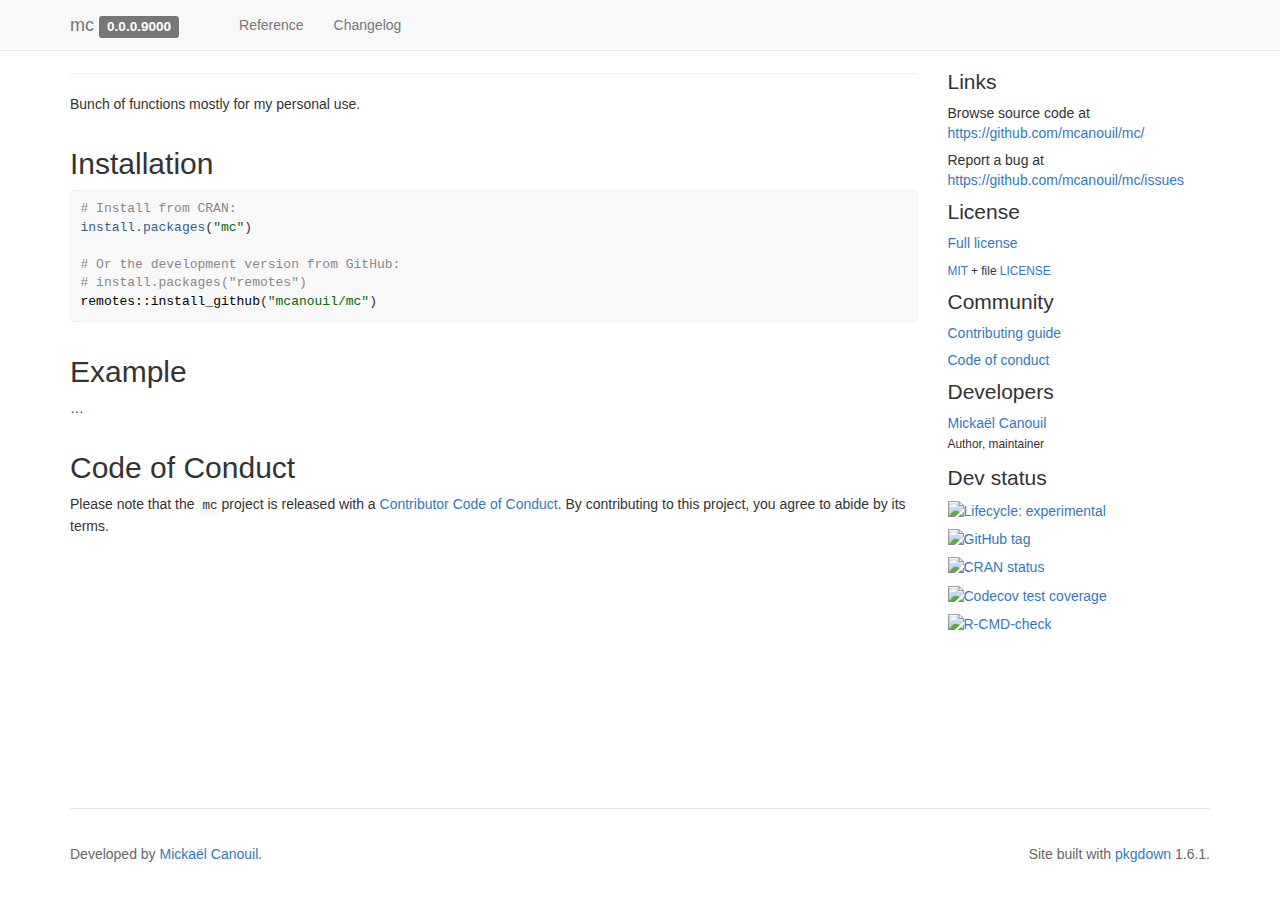
==== index.html @ 89d99bd5 "Built site for mc: 0.0.0.9000@4f62ded" ====
<!DOCTYPE html>
<!-- Generated by pkgdown: do not edit by hand --><html lang="en">
<head>
<meta http-equiv="Content-Type" content="text/html; charset=UTF-8">
<meta charset="utf-8">
<meta http-equiv="X-UA-Compatible" content="IE=edge">
<meta name="viewport" content="width=device-width, initial-scale=1.0">
<title>Mickaël Canouil • mc</title>
<!-- jquery --><script src="https://cdnjs.cloudflare.com/ajax/libs/jquery/3.4.1/jquery.min.js" integrity="sha256-CSXorXvZcTkaix6Yvo6HppcZGetbYMGWSFlBw8HfCJo=" crossorigin="anonymous"></script><!-- Bootstrap --><link rel="stylesheet" href="https://cdnjs.cloudflare.com/ajax/libs/twitter-bootstrap/3.4.1/css/bootstrap.min.css" integrity="sha256-bZLfwXAP04zRMK2BjiO8iu9pf4FbLqX6zitd+tIvLhE=" crossorigin="anonymous">
<script src="https://cdnjs.cloudflare.com/ajax/libs/twitter-bootstrap/3.4.1/js/bootstrap.min.js" integrity="sha256-nuL8/2cJ5NDSSwnKD8VqreErSWHtnEP9E7AySL+1ev4=" crossorigin="anonymous"></script><!-- bootstrap-toc --><link rel="stylesheet" href="bootstrap-toc.css">
<script src="bootstrap-toc.js"></script><!-- Font Awesome icons --><link rel="stylesheet" href="https://cdnjs.cloudflare.com/ajax/libs/font-awesome/5.12.1/css/all.min.css" integrity="sha256-mmgLkCYLUQbXn0B1SRqzHar6dCnv9oZFPEC1g1cwlkk=" crossorigin="anonymous">
<link rel="stylesheet" href="https://cdnjs.cloudflare.com/ajax/libs/font-awesome/5.12.1/css/v4-shims.min.css" integrity="sha256-wZjR52fzng1pJHwx4aV2AO3yyTOXrcDW7jBpJtTwVxw=" crossorigin="anonymous">
<!-- clipboard.js --><script src="https://cdnjs.cloudflare.com/ajax/libs/clipboard.js/2.0.6/clipboard.min.js" integrity="sha256-inc5kl9MA1hkeYUt+EC3BhlIgyp/2jDIyBLS6k3UxPI=" crossorigin="anonymous"></script><!-- headroom.js --><script src="https://cdnjs.cloudflare.com/ajax/libs/headroom/0.11.0/headroom.min.js" integrity="sha256-AsUX4SJE1+yuDu5+mAVzJbuYNPHj/WroHuZ8Ir/CkE0=" crossorigin="anonymous"></script><script src="https://cdnjs.cloudflare.com/ajax/libs/headroom/0.11.0/jQuery.headroom.min.js" integrity="sha256-ZX/yNShbjqsohH1k95liqY9Gd8uOiE1S4vZc+9KQ1K4=" crossorigin="anonymous"></script><!-- pkgdown --><link href="pkgdown.css" rel="stylesheet">
<script src="pkgdown.js"></script><meta property="og:title" content="Mickaël Canouil">
<meta property="og:description" content="Bunch of functions mostly for my personal use.">
<!-- mathjax --><script src="https://cdnjs.cloudflare.com/ajax/libs/mathjax/2.7.5/MathJax.js" integrity="sha256-nvJJv9wWKEm88qvoQl9ekL2J+k/RWIsaSScxxlsrv8k=" crossorigin="anonymous"></script><script src="https://cdnjs.cloudflare.com/ajax/libs/mathjax/2.7.5/config/TeX-AMS-MML_HTMLorMML.js" integrity="sha256-84DKXVJXs0/F8OTMzX4UR909+jtl4G7SPypPavF+GfA=" crossorigin="anonymous"></script><!--[if lt IE 9]>
<script src="https://oss.maxcdn.com/html5shiv/3.7.3/html5shiv.min.js"></script>
<script src="https://oss.maxcdn.com/respond/1.4.2/respond.min.js"></script>
<![endif]-->
</head>
<body data-spy="scroll" data-target="#toc">
    <div class="container template-home">
      <header><div class="navbar navbar-default navbar-fixed-top" role="navigation">
  <div class="container">
    <div class="navbar-header">
      <button type="button" class="navbar-toggle collapsed" data-toggle="collapse" data-target="#navbar" aria-expanded="false">
        <span class="sr-only">Toggle navigation</span>
        <span class="icon-bar"></span>
        <span class="icon-bar"></span>
        <span class="icon-bar"></span>
      </button>
      <span class="navbar-brand">
        <a class="navbar-link" href="index.html">mc</a>
        <span class="version label label-default" data-toggle="tooltip" data-placement="bottom" title="Released version">0.0.0.9000</span>
      </span>
    </div>

    <div id="navbar" class="navbar-collapse collapse">
      <ul class="nav navbar-nav">
<li>
  <a href="index.html">
    <span class="fas fa-home fa-lg"></span>
     
  </a>
</li>
<li>
  <a href="reference/index.html">Reference</a>
</li>
<li>
  <a href="news/index.html">Changelog</a>
</li>
      </ul>
<ul class="nav navbar-nav navbar-right">
<li>
  <a href="https://github.com/mcanouil/mc/">
    <span class="fab fa-github fa-lg"></span>
     
  </a>
</li>
      </ul>
</div>
<!--/.nav-collapse -->
  </div>
<!--/.container -->
</div>
<!--/.navbar -->

      

      </header><div class="row">
  <div class="contents col-md-9">
<div id="mc" class="section level1">
<div class="page-header"><h1 class="hasAnchor">
<a href="#mc" class="anchor"></a>mc</h1></div>
<!-- badges: start -->

<p>Bunch of functions mostly for my personal use.</p>
<div id="installation" class="section level2">
<h2 class="hasAnchor">
<a href="#installation" class="anchor"></a>Installation</h2>
<div class="sourceCode" id="cb1"><pre class="downlit sourceCode r">
<code class="sourceCode R"><span class="co"># Install from CRAN:</span>
<span class="fu"><a href="https://rdrr.io/r/utils/install.packages.html">install.packages</a></span><span class="op">(</span><span class="st">"mc"</span><span class="op">)</span>

<span class="co"># Or the development version from GitHub:</span>
<span class="co"># install.packages("remotes")</span>
<span class="fu">remotes</span><span class="fu">::</span><span class="fu">install_github</span><span class="op">(</span><span class="st">"mcanouil/mc"</span><span class="op">)</span></code></pre></div>
</div>
<div id="example" class="section level2">
<h2 class="hasAnchor">
<a href="#example" class="anchor"></a>Example</h2>
<p>…</p>
</div>
<div id="code-of-conduct" class="section level2">
<h2 class="hasAnchor">
<a href="#code-of-conduct" class="anchor"></a>Code of Conduct</h2>
<p>Please note that the <code>mc</code>project is released with a <a href="https://contributor-covenant.org/version/2/0/CODE_OF_CONDUCT.html">Contributor Code of Conduct</a>. By contributing to this project, you agree to abide by its terms.</p>
</div>
</div>
  </div>

  <div class="col-md-3 hidden-xs hidden-sm" id="pkgdown-sidebar">
    <div class="links">
<h2>Links</h2>
<ul class="list-unstyled">
<li>Browse source code at <br><a href="https://github.com/mcanouil/mc/">https://​github.com/​mcanouil/​mc/​</a>
</li>
<li>Report a bug at <br><a href="https://github.com/mcanouil/mc/issues">https://​github.com/​mcanouil/​mc/​issues</a>
</li>
</ul>
</div>
<div class="license">
<h2>License</h2>
<ul class="list-unstyled">
<li><a href="LICENSE.html">Full license</a></li>
<li><small><a href="https://opensource.org/licenses/mit-license.php">MIT</a> + file <a href="LICENSE-text.html">LICENSE</a></small></li>
</ul>
</div>
<div class="community">
<h2>Community</h2>
<ul class="list-unstyled">
<li><a href="CONTRIBUTING.html">Contributing guide</a></li>
<li><a href="CODE_OF_CONDUCT.html">Code of conduct</a></li>
</ul>
</div>
<div class="developers">
<h2>Developers</h2>
<ul class="list-unstyled">
<li>
<a href="http://mickael.canouil.fr">Mickaël Canouil</a> <br><small class="roles"> Author, maintainer </small> <a href="https://orcid.org/0000-0002-3396-454" target="orcid.widget" aria-label="ORCID"><span class="fab fa-orcid orcid" aria-hidden="true"></span></a> </li>
</ul>
</div>

  <div class="dev-status">
<h2>Dev status</h2>
<ul class="list-unstyled">
<li><a href="https://lifecycle.r-lib.org/articles/stages.html#experimental"><img src="https://img.shields.io/badge/lifecycle-experimental-orange.svg" alt="Lifecycle: experimental"></a></li>
<li><a href="https://github.com/mcanouil/mc"><img src="https://img.shields.io/github/tag/mcanouil/mc.svg?label=latest%20tag&amp;include_prereleases" alt="GitHub tag"></a></li>
<li><a href="https://CRAN.R-project.org/package=mc"><img src="https://www.r-pkg.org/badges/version/mc" alt="CRAN status"></a></li>
<li><a href="https://codecov.io/gh/mcanouil/mc?branch=main"><img src="https://codecov.io/gh/mcanouil/mc/branch/main/graph/badge.svg" alt="Codecov test coverage"></a></li>
<li><a href="https://github.com/mcanouil/mc/actions"><img src="https://github.com/mcanouil/mc/workflows/R-CMD-check/badge.svg" alt="R-CMD-check"></a></li>
</ul>
</div>
</div>
</div>


      <footer><div class="copyright">
  <p>Developed by <a href="http://mickael.canouil.fr">Mickaël Canouil</a>.</p>
</div>

<div class="pkgdown">
  <p>Site built with <a href="https://pkgdown.r-lib.org/">pkgdown</a> 1.6.1.</p>
</div>

      </footer>
</div>

  


  </body>
</html>
---- pkgdown.css ----
/* Sticky footer */

/**
 * Basic idea: https://philipwalton.github.io/solved-by-flexbox/demos/sticky-footer/
 * Details: https://github.com/philipwalton/solved-by-flexbox/blob/master/assets/css/components/site.css
 *
 * .Site -> body > .container
 * .Site-content -> body > .container .row
 * .footer -> footer
 *
 * Key idea seems to be to ensure that .container and __all its parents__
 * have height set to 100%
 *
 */

html, body {
  height: 100%;
}

body {
  position: relative;
}

body > .container {
  display: flex;
  height: 100%;
  flex-direction: column;
}

body > .container .row {
  flex: 1 0 auto;
}

footer {
  margin-top: 45px;
  padding: 35px 0 36px;
  border-top: 1px solid #e5e5e5;
  color: #666;
  display: flex;
  flex-shrink: 0;
}
footer p {
  margin-bottom: 0;
}
footer div {
  flex: 1;
}
footer .pkgdown {
  text-align: right;
}
footer p {
  margin-bottom: 0;
}

img.icon {
  float: right;
}

img {
  max-width: 100%;
}

/* Fix bug in bootstrap (only seen in firefox) */
summary {
  display: list-item;
}

/* Typographic tweaking ---------------------------------*/

.contents .page-header {
  margin-top: calc(-60px + 1em);
}

dd {
  margin-left: 3em;
}

/* Section anchors ---------------------------------*/

a.anchor {
  margin-left: -30px;
  display:inline-block;
  width: 30px;
  height: 30px;
  visibility: hidden;

  background-image: url(./link.svg);
  background-repeat: no-repeat;
  background-size: 20px 20px;
  background-position: center center;
}

.hasAnchor:hover a.anchor {
  visibility: visible;
}

@media (max-width: 767px) {
  .hasAnchor:hover a.anchor {
    visibility: hidden;
  }
}


/* Fixes for fixed navbar --------------------------*/

.contents h1, .contents h2, .contents h3, .contents h4 {
  padding-top: 60px;
  margin-top: -40px;
}

/* Navbar submenu --------------------------*/

.dropdown-submenu {
  position: relative;
}

.dropdown-submenu>.dropdown-menu {
  top: 0;
  left: 100%;
  margin-top: -6px;
  margin-left: -1px;
  border-radius: 0 6px 6px 6px;
}

.dropdown-submenu:hover>.dropdown-menu {
  display: block;
}

.dropdown-submenu>a:after {
  display: block;
  content: " ";
  float: right;
  width: 0;
  height: 0;
  border-color: transparent;
  border-style: solid;
  border-width: 5px 0 5px 5px;
  border-left-color: #cccccc;
  margin-top: 5px;
  margin-right: -10px;
}

.dropdown-submenu:hover>a:after {
  border-left-color: #ffffff;
}

.dropdown-submenu.pull-left {
  float: none;
}

.dropdown-submenu.pull-left>.dropdown-menu {
  left: -100%;
  margin-left: 10px;
  border-radius: 6px 0 6px 6px;
}

/* Sidebar --------------------------*/

#pkgdown-sidebar {
  margin-top: 30px;
  position: -webkit-sticky;
  position: sticky;
  top: 70px;
}

#pkgdown-sidebar h2 {
  font-size: 1.5em;
  margin-top: 1em;
}

#pkgdown-sidebar h2:first-child {
  margin-top: 0;
}

#pkgdown-sidebar .list-unstyled li {
  margin-bottom: 0.5em;
}

/* bootstrap-toc tweaks ------------------------------------------------------*/

/* All levels of nav */

nav[data-toggle='toc'] .nav > li > a {
  padding: 4px 20px 4px 6px;
  font-size: 1.5rem;
  font-weight: 400;
  color: inherit;
}

nav[data-toggle='toc'] .nav > li > a:hover,
nav[data-toggle='toc'] .nav > li > a:focus {
  padding-left: 5px;
  color: inherit;
  border-left: 1px solid #878787;
}

nav[data-toggle='toc'] .nav > .active > a,
nav[data-toggle='toc'] .nav > .active:hover > a,
nav[data-toggle='toc'] .nav > .active:focus > a {
  padding-left: 5px;
  font-size: 1.5rem;
  font-weight: 400;
  color: inherit;
  border-left: 2px solid #878787;
}

/* Nav: second level (shown on .active) */

nav[data-toggle='toc'] .nav .nav {
  display: none; /* Hide by default, but at >768px, show it */
  padding-bottom: 10px;
}

nav[data-toggle='toc'] .nav .nav > li > a {
  padding-left: 16px;
  font-size: 1.35rem;
}

nav[data-toggle='toc'] .nav .nav > li > a:hover,
nav[data-toggle='toc'] .nav .nav > li > a:focus {
  padding-left: 15px;
}

nav[data-toggle='toc'] .nav .nav > .active > a,
nav[data-toggle='toc'] .nav .nav > .active:hover > a,
nav[data-toggle='toc'] .nav .nav > .active:focus > a {
  padding-left: 15px;
  font-weight: 500;
  font-size: 1.35rem;
}

/* orcid ------------------------------------------------------------------- */

.orcid {
  font-size: 16px;
  color: #A6CE39;
  /* margins are required by official ORCID trademark and display guidelines */
  margin-left:4px;
  margin-right:4px;
  vertical-align: middle;
}

/* Reference index & topics ----------------------------------------------- */

.ref-index th {font-weight: normal;}

.ref-index td {vertical-align: top; min-width: 100px}
.ref-index .icon {width: 40px;}
.ref-index .alias {width: 40%;}
.ref-index-icons .alias {width: calc(40% - 40px);}
.ref-index .title {width: 60%;}

.ref-arguments th {text-align: right; padding-right: 10px;}
.ref-arguments th, .ref-arguments td {vertical-align: top; min-width: 100px}
.ref-arguments .name {width: 20%;}
.ref-arguments .desc {width: 80%;}

/* Nice scrolling for wide elements --------------------------------------- */

table {
  display: block;
  overflow: auto;
}

/* Syntax highlighting ---------------------------------------------------- */

pre {
  word-wrap: normal;
  word-break: normal;
  border: 1px solid #eee;
}

pre, code {
  background-color: #f8f8f8;
  color: #333;
}

pre code {
  overflow: auto;
  word-wrap: normal;
  white-space: pre;
}

pre .img {
  margin: 5px 0;
}

pre .img img {
  background-color: #fff;
  display: block;
  height: auto;
}

code a, pre a {
  color: #375f84;
}

a.sourceLine:hover {
  text-decoration: none;
}

.fl      {color: #1514b5;}
.fu      {color: #000000;} /* function */
.ch,.st  {color: #036a07;} /* string */
.kw      {color: #264D66;} /* keyword */
.co      {color: #888888;} /* comment */

.message { color: black;   font-weight: bolder;}
.error   { color: orange;  font-weight: bolder;}
.warning { color: #6A0366; font-weight: bolder;}

/* Clipboard --------------------------*/

.hasCopyButton {
  position: relative;
}

.btn-copy-ex {
  position: absolute;
  right: 0;
  top: 0;
  visibility: hidden;
}

.hasCopyButton:hover button.btn-copy-ex {
  visibility: visible;
}

/* headroom.js ------------------------ */

.headroom {
  will-change: transform;
  transition: transform 200ms linear;
}
.headroom--pinned {
  transform: translateY(0%);
}
.headroom--unpinned {
  transform: translateY(-100%);
}

/* mark.js ----------------------------*/

mark {
  background-color: rgba(255, 255, 51, 0.5);
  border-bottom: 2px solid rgba(255, 153, 51, 0.3);
  padding: 1px;
}

/* vertical spacing after htmlwidgets */
.html-widget {
  margin-bottom: 10px;
}

/* fontawesome ------------------------ */

.fab {
    font-family: "Font Awesome 5 Brands" !important;
}

/* don't display links in code chunks when printing */
/* source: https://stackoverflow.com/a/10781533 */
@media print {
  code a:link:after, code a:visited:after {
    content: "";
  }
}
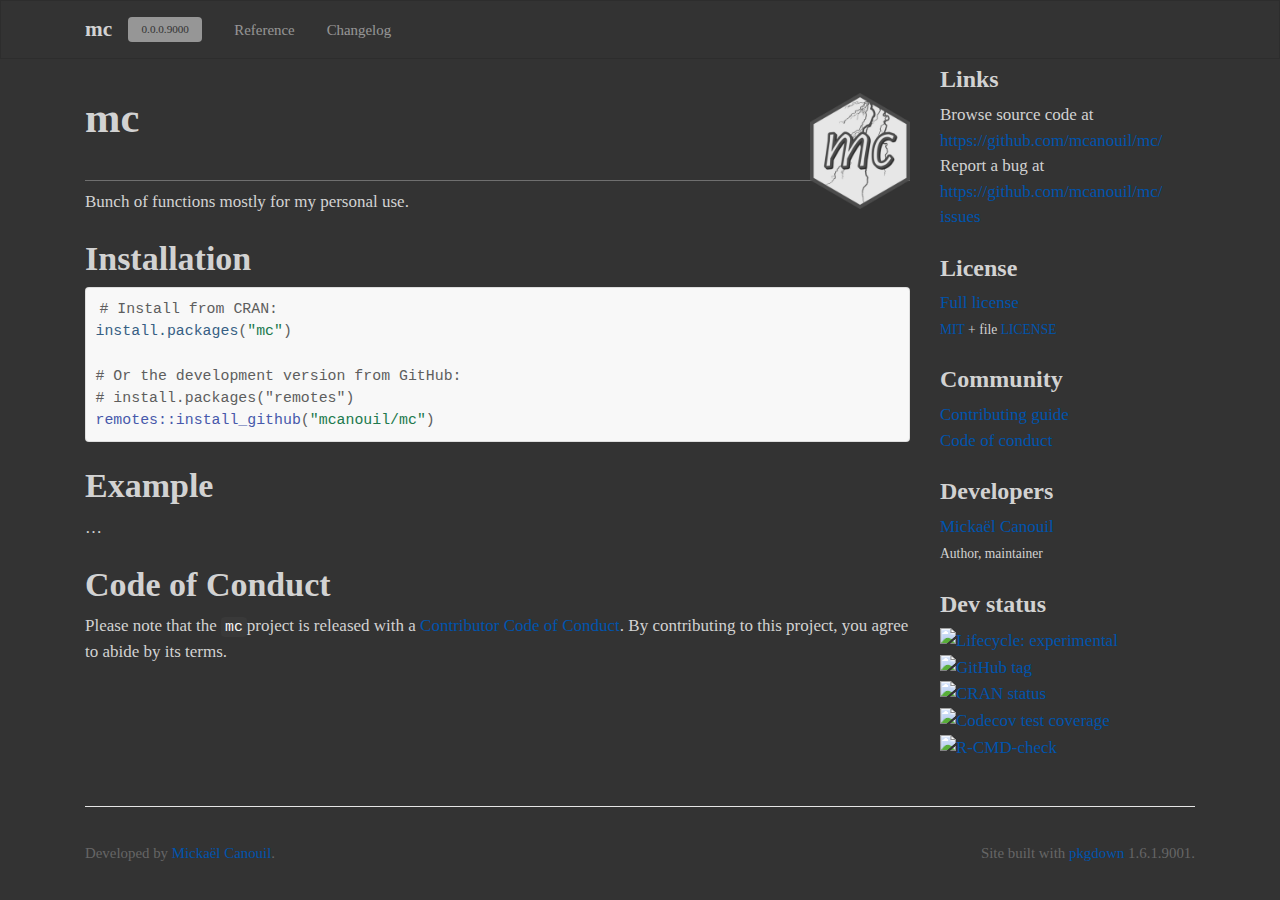
==== commit 30215e40: "Built site for mc: 0.0.0.9000@2c9711c" ====
--- a/index.html
+++ b/index.html
@@ -4,74 +4,66 @@
 <meta http-equiv="Content-Type" content="text/html; charset=UTF-8">
 <meta charset="utf-8">
 <meta http-equiv="X-UA-Compatible" content="IE=edge">
-<meta name="viewport" content="width=device-width, initial-scale=1.0">
+<meta name="viewport" content="width=device-width, initial-scale=1, shrink-to-fit=no">
 <title>Mickaël Canouil • mc</title>
-<!-- jquery --><script src="https://cdnjs.cloudflare.com/ajax/libs/jquery/3.4.1/jquery.min.js" integrity="sha256-CSXorXvZcTkaix6Yvo6HppcZGetbYMGWSFlBw8HfCJo=" crossorigin="anonymous"></script><!-- Bootstrap --><link rel="stylesheet" href="https://cdnjs.cloudflare.com/ajax/libs/twitter-bootstrap/3.4.1/css/bootstrap.min.css" integrity="sha256-bZLfwXAP04zRMK2BjiO8iu9pf4FbLqX6zitd+tIvLhE=" crossorigin="anonymous">
-<script src="https://cdnjs.cloudflare.com/ajax/libs/twitter-bootstrap/3.4.1/js/bootstrap.min.js" integrity="sha256-nuL8/2cJ5NDSSwnKD8VqreErSWHtnEP9E7AySL+1ev4=" crossorigin="anonymous"></script><!-- bootstrap-toc --><link rel="stylesheet" href="bootstrap-toc.css">
-<script src="bootstrap-toc.js"></script><!-- Font Awesome icons --><link rel="stylesheet" href="https://cdnjs.cloudflare.com/ajax/libs/font-awesome/5.12.1/css/all.min.css" integrity="sha256-mmgLkCYLUQbXn0B1SRqzHar6dCnv9oZFPEC1g1cwlkk=" crossorigin="anonymous">
+<!-- favicons --><link rel="icon" type="image/png" sizes="16x16" href="favicon-16x16.png">
+<link rel="icon" type="image/png" sizes="32x32" href="favicon-32x32.png">
+<link rel="apple-touch-icon" type="image/png" sizes="180x180" href="apple-touch-icon.png">
+<link rel="apple-touch-icon" type="image/png" sizes="120x120" href="apple-touch-icon-120x120.png">
+<link rel="apple-touch-icon" type="image/png" sizes="76x76" href="apple-touch-icon-76x76.png">
+<link rel="apple-touch-icon" type="image/png" sizes="60x60" href="apple-touch-icon-60x60.png">
+<script src="deps/jquery-3.5.1/jquery-3.5.1.min.js"></script><meta name="viewport" content="width=device-width, initial-scale=1, shrink-to-fit=no">
+<link href="deps/bootstrap-4.5.3/bootstrap.min.css" rel="stylesheet">
+<script src="deps/bootstrap-4.5.3/bootstrap.bundle.min.js"></script><script src="deps/bs3compat-0.2.4/tabs.js"></script><script src="deps/bs3compat-0.2.4/bs3compat.js"></script><!-- Font Awesome icons --><link rel="stylesheet" href="https://cdnjs.cloudflare.com/ajax/libs/font-awesome/5.12.1/css/all.min.css" integrity="sha256-mmgLkCYLUQbXn0B1SRqzHar6dCnv9oZFPEC1g1cwlkk=" crossorigin="anonymous">
 <link rel="stylesheet" href="https://cdnjs.cloudflare.com/ajax/libs/font-awesome/5.12.1/css/v4-shims.min.css" integrity="sha256-wZjR52fzng1pJHwx4aV2AO3yyTOXrcDW7jBpJtTwVxw=" crossorigin="anonymous">
-<!-- clipboard.js --><script src="https://cdnjs.cloudflare.com/ajax/libs/clipboard.js/2.0.6/clipboard.min.js" integrity="sha256-inc5kl9MA1hkeYUt+EC3BhlIgyp/2jDIyBLS6k3UxPI=" crossorigin="anonymous"></script><!-- headroom.js --><script src="https://cdnjs.cloudflare.com/ajax/libs/headroom/0.11.0/headroom.min.js" integrity="sha256-AsUX4SJE1+yuDu5+mAVzJbuYNPHj/WroHuZ8Ir/CkE0=" crossorigin="anonymous"></script><script src="https://cdnjs.cloudflare.com/ajax/libs/headroom/0.11.0/jQuery.headroom.min.js" integrity="sha256-ZX/yNShbjqsohH1k95liqY9Gd8uOiE1S4vZc+9KQ1K4=" crossorigin="anonymous"></script><!-- pkgdown --><link href="pkgdown.css" rel="stylesheet">
+<!-- bootstrap-toc --><link rel="stylesheet" href="https://cdn.rawgit.com/afeld/bootstrap-toc/v1.0.1/dist/bootstrap-toc.min.css">
+<script src="https://cdn.rawgit.com/afeld/bootstrap-toc/v1.0.1/dist/bootstrap-toc.min.js"></script><!-- headroom.js --><script src="https://cdnjs.cloudflare.com/ajax/libs/headroom/0.11.0/headroom.min.js" integrity="sha256-AsUX4SJE1+yuDu5+mAVzJbuYNPHj/WroHuZ8Ir/CkE0=" crossorigin="anonymous"></script><script src="https://cdnjs.cloudflare.com/ajax/libs/headroom/0.11.0/jQuery.headroom.min.js" integrity="sha256-ZX/yNShbjqsohH1k95liqY9Gd8uOiE1S4vZc+9KQ1K4=" crossorigin="anonymous"></script><!-- clipboard.js --><script src="https://cdnjs.cloudflare.com/ajax/libs/clipboard.js/2.0.6/clipboard.min.js" integrity="sha256-inc5kl9MA1hkeYUt+EC3BhlIgyp/2jDIyBLS6k3UxPI=" crossorigin="anonymous"></script><!-- pkgdown --><link href="pkgdown.css" rel="stylesheet">
+<link href="syntax-highlighting.css" rel="stylesheet">
 <script src="pkgdown.js"></script><meta property="og:title" content="Mickaël Canouil">
 <meta property="og:description" content="Bunch of functions mostly for my personal use.">
+<meta property="og:image" content="http://m.canouil.fr/mc/logo.png">
 <!-- mathjax --><script src="https://cdnjs.cloudflare.com/ajax/libs/mathjax/2.7.5/MathJax.js" integrity="sha256-nvJJv9wWKEm88qvoQl9ekL2J+k/RWIsaSScxxlsrv8k=" crossorigin="anonymous"></script><script src="https://cdnjs.cloudflare.com/ajax/libs/mathjax/2.7.5/config/TeX-AMS-MML_HTMLorMML.js" integrity="sha256-84DKXVJXs0/F8OTMzX4UR909+jtl4G7SPypPavF+GfA=" crossorigin="anonymous"></script><!--[if lt IE 9]>
 <script src="https://oss.maxcdn.com/html5shiv/3.7.3/html5shiv.min.js"></script>
 <script src="https://oss.maxcdn.com/respond/1.4.2/respond.min.js"></script>
 <![endif]-->
 </head>
-<body data-spy="scroll" data-target="#toc">
-    <div class="container template-home">
-      <header><div class="navbar navbar-default navbar-fixed-top" role="navigation">
-  <div class="container">
-    <div class="navbar-header">
-      <button type="button" class="navbar-toggle collapsed" data-toggle="collapse" data-target="#navbar" aria-expanded="false">
-        <span class="sr-only">Toggle navigation</span>
-        <span class="icon-bar"></span>
-        <span class="icon-bar"></span>
-        <span class="icon-bar"></span>
-      </button>
-      <span class="navbar-brand">
-        <a class="navbar-link" href="index.html">mc</a>
-        <span class="version label label-default" data-toggle="tooltip" data-placement="bottom" title="Released version">0.0.0.9000</span>
-      </span>
-    </div>
+<body data-spy="scroll" data-target="#toc" data-headroom>
+    
 
-    <div id="navbar" class="navbar-collapse collapse">
-      <ul class="nav navbar-nav">
-<li>
-  <a href="index.html">
-    <span class="fas fa-home fa-lg"></span>
-     
-  </a>
+      <nav class="navbar fixed-top navbar-light navbar-expand-lg bg-light"><div class="container">
+    <a class="navbar-brand mb-0 h1" href="index.html">mc</a>
+
+    <button class="navbar-toggler" type="button" data-toggle="collapse" data-target="#navbar" aria-controls="navbar" aria-expanded="false" aria-label="Toggle navigation">
+      <span class="navbar-toggler-icon"></span>
+    </button>
+
+    <button type="button" id="version-badge" class="badge badge-default d-none d-lg-block" data-toggle="tooltip" data-placement="bottom" title="" data-original-title="Released version">0.0.0.9000</button>
+
+    <div id="navbar" class="collapse navbar-collapse">
+      <ul class="navbar-nav mr-auto ml-3">
+<li class="nav-item">
+  <a class="nav-link" href="reference/index.html">Reference</a>
 </li>
-<li>
-  <a href="reference/index.html">Reference</a>
-</li>
-<li>
-  <a href="news/index.html">Changelog</a>
+<li class="nav-item">
+  <a class="nav-link" href="news/index.html">Changelog</a>
 </li>
       </ul>
-<ul class="nav navbar-nav navbar-right">
-<li>
-  <a href="https://github.com/mcanouil/mc/">
-    <span class="fab fa-github fa-lg"></span>
+<ul class="navbar-nav ml-1">
+<li class="nav-item">
+  <a class="nav-link" href="https://github.com/mcanouil/mc/">
+    <span class="fab fa fab fa-github fa-lg"></span>
      
   </a>
 </li>
       </ul>
 </div>
-<!--/.nav-collapse -->
   </div>
-<!--/.container -->
-</div>
-<!--/.navbar -->
-
-      
-
-      </header><div class="row">
+</nav><div class="container template-home">
+<div class="row">
   <div class="contents col-md-9">
-<div id="mc" class="section level1">
-<div class="page-header"><h1 class="hasAnchor">
-<a href="#mc" class="anchor"></a>mc</h1></div>
+<img src="package-logo.png" class="pkg-logo" alt="" width="120"><div id="mc-" class="section level1">
+<div class="pb-2 mt-4 mb-2 border-bottom"><h1 class="hasAnchor">
+<a href="#mc-" class="anchor"></a>mc </h1></div>
 <!-- badges: start -->
 
 <p>Bunch of functions mostly for my personal use.</p>
@@ -80,7 +72,7 @@
 <a href="#installation" class="anchor"></a>Installation</h2>
 <div class="sourceCode" id="cb1"><pre class="downlit sourceCode r">
 <code class="sourceCode R"><span class="co"># Install from CRAN:</span>
-<span class="fu"><a href="https://rdrr.io/r/utils/install.packages.html">install.packages</a></span><span class="op">(</span><span class="st">"mc"</span><span class="op">)</span>
+<span class="fu"><a href="https://rdrr.io/r/utils/install.packages.html" class="external-link">install.packages</a></span><span class="op">(</span><span class="st">"mc"</span><span class="op">)</span>
 
 <span class="co"># Or the development version from GitHub:</span>
 <span class="co"># install.packages("remotes")</span>
@@ -94,14 +86,15 @@
 <div id="code-of-conduct" class="section level2">
 <h2 class="hasAnchor">
 <a href="#code-of-conduct" class="anchor"></a>Code of Conduct</h2>
-<p>Please note that the <code>mc</code>project is released with a <a href="https://contributor-covenant.org/version/2/0/CODE_OF_CONDUCT.html">Contributor Code of Conduct</a>. By contributing to this project, you agree to abide by its terms.</p>
+<p>Please note that the <code>mc</code>project is released with a <a href="https://contributor-covenant.org/version/2/0/CODE_OF_CONDUCT.html" class="external-link">Contributor Code of Conduct</a>. By contributing to this project, you agree to abide by its terms.</p>
 </div>
 </div>
   </div>
 
-  <div class="col-md-3 hidden-xs hidden-sm" id="pkgdown-sidebar">
-    <div class="links">
-<h2>Links</h2>
+  <div class="col-md-3 d-none d-md-block" id="sidebar">
+      <div class="sticky-top">
+        <div class="links">
+<h2 data-toc-skip>Links</h2>
 <ul class="list-unstyled">
 <li>Browse source code at <br><a href="https://github.com/mcanouil/mc/">https://​github.com/​mcanouil/​mc/​</a>
 </li>
@@ -109,48 +102,55 @@
 </li>
 </ul>
 </div>
+
 <div class="license">
-<h2>License</h2>
+<h2 data-toc-skip>License</h2>
 <ul class="list-unstyled">
 <li><a href="LICENSE.html">Full license</a></li>
 <li><small><a href="https://opensource.org/licenses/mit-license.php">MIT</a> + file <a href="LICENSE-text.html">LICENSE</a></small></li>
 </ul>
 </div>
+
 <div class="community">
-<h2>Community</h2>
+<h2 data-toc-skip>Community</h2>
 <ul class="list-unstyled">
 <li><a href="CONTRIBUTING.html">Contributing guide</a></li>
 <li><a href="CODE_OF_CONDUCT.html">Code of conduct</a></li>
 </ul>
 </div>
+
 <div class="developers">
-<h2>Developers</h2>
+<h2 data-toc-skip>Developers</h2>
 <ul class="list-unstyled">
 <li>
 <a href="http://mickael.canouil.fr">Mickaël Canouil</a> <br><small class="roles"> Author, maintainer </small> <a href="https://orcid.org/0000-0002-3396-454" target="orcid.widget" aria-label="ORCID"><span class="fab fa-orcid orcid" aria-hidden="true"></span></a> </li>
 </ul>
 </div>
 
-  <div class="dev-status">
-<h2>Dev status</h2>
+<div class="dev-status">
+<h2 data-toc-skip>Dev status</h2>
 <ul class="list-unstyled">
-<li><a href="https://lifecycle.r-lib.org/articles/stages.html#experimental"><img src="https://img.shields.io/badge/lifecycle-experimental-orange.svg" alt="Lifecycle: experimental"></a></li>
-<li><a href="https://github.com/mcanouil/mc"><img src="https://img.shields.io/github/tag/mcanouil/mc.svg?label=latest%20tag&amp;include_prereleases" alt="GitHub tag"></a></li>
-<li><a href="https://CRAN.R-project.org/package=mc"><img src="https://www.r-pkg.org/badges/version/mc" alt="CRAN status"></a></li>
-<li><a href="https://codecov.io/gh/mcanouil/mc?branch=main"><img src="https://codecov.io/gh/mcanouil/mc/branch/main/graph/badge.svg" alt="Codecov test coverage"></a></li>
-<li><a href="https://github.com/mcanouil/mc/actions"><img src="https://github.com/mcanouil/mc/workflows/R-CMD-check/badge.svg" alt="R-CMD-check"></a></li>
+<li><a href="https://lifecycle.r-lib.org/articles/stages.html#experimental" class="external-link"><img src="https://img.shields.io/badge/lifecycle-experimental-orange.svg" alt="Lifecycle: experimental"></a></li>
+<li><a href="https://github.com/mcanouil/mc" class="external-link"><img src="https://img.shields.io/github/tag/mcanouil/mc.svg?label=latest%20tag&amp;include_prereleases" alt="GitHub tag"></a></li>
+<li><a href="https://CRAN.R-project.org/package=mc" class="external-link"><img src="https://www.r-pkg.org/badges/version/mc" alt="CRAN status"></a></li>
+<li><a href="https://codecov.io/gh/mcanouil/mc?branch=main" class="external-link"><img src="https://codecov.io/gh/mcanouil/mc/branch/main/graph/badge.svg" alt="Codecov test coverage"></a></li>
+<li><a href="https://github.com/mcanouil/mc/actions" class="external-link"><img src="https://github.com/mcanouil/mc/workflows/R-CMD-check/badge.svg" alt="R-CMD-check"></a></li>
 </ul>
 </div>
-</div>
+
+      </div>
+  </div>
 </div>
 
 
-      <footer><div class="copyright">
-  <p>Developed by <a href="http://mickael.canouil.fr">Mickaël Canouil</a>.</p>
+      <footer><div class="pkgdown-footer-left">
+  <p></p>
+<p>Developed by <a href="http://mickael.canouil.fr" class="external-link">Mickaël Canouil</a>.</p>
 </div>
 
-<div class="pkgdown">
-  <p>Site built with <a href="https://pkgdown.r-lib.org/">pkgdown</a> 1.6.1.</p>
+<div class="pkgdown-footer-right">
+  <p></p>
+<p>Site built with <a href="https://pkgdown.r-lib.org/" class="external-link">pkgdown</a> 1.6.1.9001.</p>
 </div>
 
       </footer>
@@ -159,5 +159,7 @@
   
 
 
+  
+
   </body>
 </html>
--- a/pkgdown.css
+++ b/pkgdown.css
@@ -45,11 +45,8 @@
 footer div {
   flex: 1;
 }
-footer .pkgdown {
+footer .pkgdown-footer-right {
   text-align: right;
-}
-footer p {
-  margin-bottom: 0;
 }
 
 img.icon {
@@ -58,17 +55,6 @@
 
 img {
   max-width: 100%;
-}
-
-/* Fix bug in bootstrap (only seen in firefox) */
-summary {
-  display: list-item;
-}
-
-/* Typographic tweaking ---------------------------------*/
-
-.contents .page-header {
-  margin-top: calc(-60px + 1em);
 }
 
 dd {
@@ -103,12 +89,28 @@
 
 /* Fixes for fixed navbar --------------------------*/
 
-.contents h1, .contents h2, .contents h3, .contents h4 {
-  padding-top: 60px;
+.contents {
+  margin-top: 4em;
+}
+
+.contents h1 {
+  padding-top: 40px;
   margin-top: -40px;
 }
 
+.contents h2, .contents h3, .contents h4 {
+  padding-top: 40px;
+  padding-top: 0px;
+}
+
 /* Navbar submenu --------------------------*/
+.dropdown-menu {
+  padding: .5rem 0 .5rem 0;
+}
+
+h6.dropdown-header {
+  margin-top: 0;
+}
 
 .dropdown-submenu {
   position: relative;
@@ -158,204 +160,24 @@
 
 #pkgdown-sidebar {
   margin-top: 30px;
-  position: -webkit-sticky;
-  position: sticky;
-  top: 70px;
+}
+
+/* navbar is 56px + 30px of margin-top */
+.sticky-top {
+  top: 86px;
 }
 
 #pkgdown-sidebar h2 {
-  font-size: 1.5em;
+  font-size: 2em;
   margin-top: 1em;
 }
 
 #pkgdown-sidebar h2:first-child {
-  margin-top: 0;
+  margin-top: 2.5rem;
 }
 
 #pkgdown-sidebar .list-unstyled li {
   margin-bottom: 0.5em;
-}
-
-/* bootstrap-toc tweaks ------------------------------------------------------*/
-
-/* All levels of nav */
-
-nav[data-toggle='toc'] .nav > li > a {
-  padding: 4px 20px 4px 6px;
-  font-size: 1.5rem;
-  font-weight: 400;
-  color: inherit;
-}
-
-nav[data-toggle='toc'] .nav > li > a:hover,
-nav[data-toggle='toc'] .nav > li > a:focus {
-  padding-left: 5px;
-  color: inherit;
-  border-left: 1px solid #878787;
-}
-
-nav[data-toggle='toc'] .nav > .active > a,
-nav[data-toggle='toc'] .nav > .active:hover > a,
-nav[data-toggle='toc'] .nav > .active:focus > a {
-  padding-left: 5px;
-  font-size: 1.5rem;
-  font-weight: 400;
-  color: inherit;
-  border-left: 2px solid #878787;
-}
-
-/* Nav: second level (shown on .active) */
-
-nav[data-toggle='toc'] .nav .nav {
-  display: none; /* Hide by default, but at >768px, show it */
-  padding-bottom: 10px;
-}
-
-nav[data-toggle='toc'] .nav .nav > li > a {
-  padding-left: 16px;
-  font-size: 1.35rem;
-}
-
-nav[data-toggle='toc'] .nav .nav > li > a:hover,
-nav[data-toggle='toc'] .nav .nav > li > a:focus {
-  padding-left: 15px;
-}
-
-nav[data-toggle='toc'] .nav .nav > .active > a,
-nav[data-toggle='toc'] .nav .nav > .active:hover > a,
-nav[data-toggle='toc'] .nav .nav > .active:focus > a {
-  padding-left: 15px;
-  font-weight: 500;
-  font-size: 1.35rem;
-}
-
-/* orcid ------------------------------------------------------------------- */
-
-.orcid {
-  font-size: 16px;
-  color: #A6CE39;
-  /* margins are required by official ORCID trademark and display guidelines */
-  margin-left:4px;
-  margin-right:4px;
-  vertical-align: middle;
-}
-
-/* Reference index & topics ----------------------------------------------- */
-
-.ref-index th {font-weight: normal;}
-
-.ref-index td {vertical-align: top; min-width: 100px}
-.ref-index .icon {width: 40px;}
-.ref-index .alias {width: 40%;}
-.ref-index-icons .alias {width: calc(40% - 40px);}
-.ref-index .title {width: 60%;}
-
-.ref-arguments th {text-align: right; padding-right: 10px;}
-.ref-arguments th, .ref-arguments td {vertical-align: top; min-width: 100px}
-.ref-arguments .name {width: 20%;}
-.ref-arguments .desc {width: 80%;}
-
-/* Nice scrolling for wide elements --------------------------------------- */
-
-table {
-  display: block;
-  overflow: auto;
-}
-
-/* Syntax highlighting ---------------------------------------------------- */
-
-pre {
-  word-wrap: normal;
-  word-break: normal;
-  border: 1px solid #eee;
-}
-
-pre, code {
-  background-color: #f8f8f8;
-  color: #333;
-}
-
-pre code {
-  overflow: auto;
-  word-wrap: normal;
-  white-space: pre;
-}
-
-pre .img {
-  margin: 5px 0;
-}
-
-pre .img img {
-  background-color: #fff;
-  display: block;
-  height: auto;
-}
-
-code a, pre a {
-  color: #375f84;
-}
-
-a.sourceLine:hover {
-  text-decoration: none;
-}
-
-.fl      {color: #1514b5;}
-.fu      {color: #000000;} /* function */
-.ch,.st  {color: #036a07;} /* string */
-.kw      {color: #264D66;} /* keyword */
-.co      {color: #888888;} /* comment */
-
-.message { color: black;   font-weight: bolder;}
-.error   { color: orange;  font-weight: bolder;}
-.warning { color: #6A0366; font-weight: bolder;}
-
-/* Clipboard --------------------------*/
-
-.hasCopyButton {
-  position: relative;
-}
-
-.btn-copy-ex {
-  position: absolute;
-  right: 0;
-  top: 0;
-  visibility: hidden;
-}
-
-.hasCopyButton:hover button.btn-copy-ex {
-  visibility: visible;
-}
-
-/* headroom.js ------------------------ */
-
-.headroom {
-  will-change: transform;
-  transition: transform 200ms linear;
-}
-.headroom--pinned {
-  transform: translateY(0%);
-}
-.headroom--unpinned {
-  transform: translateY(-100%);
-}
-
-/* mark.js ----------------------------*/
-
-mark {
-  background-color: rgba(255, 255, 51, 0.5);
-  border-bottom: 2px solid rgba(255, 153, 51, 0.3);
-  padding: 1px;
-}
-
-/* vertical spacing after htmlwidgets */
-.html-widget {
-  margin-bottom: 10px;
-}
-
-/* fontawesome ------------------------ */
-
-.fab {
-    font-family: "Font Awesome 5 Brands" !important;
 }
 
 /* don't display links in code chunks when printing */
@@ -365,3 +187,208 @@
     content: "";
   }
 }
+
+.orcid {
+    font-size: 16px;
+    color: #A6CE39;
+    margin-left: 4px;
+    margin-right: 4px;
+    vertical-align: middle;
+}
+
+/* Clipboard --------------------------*/
+
+.hasCopyButton {
+  position: relative;
+}
+
+.btn-copy-ex {
+  position: absolute;
+  right: 0;
+  top: 0;
+  visibility: hidden;
+}
+
+.hasCopyButton:hover button.btn-copy-ex {
+  visibility: visible;
+}
+
+/* headroom.js ------------------------ */
+
+/* from quillt https://github.com/rstudio/quillt/blob/c2c826dfa21070e3a2a0308f569255d6be950134/inst/pkgdown/assets/rmd.css#L423
+/* tweak headroom.js to not disappear as aggressively at the top of the page */
+.headroom {
+  will-change: transform;
+  transition: transform 400ms ease;
+}
+
+.page-header {
+	padding-bottom: 10px;
+}
+
+.headroom--pinned {
+  transform: translateY(0%);
+}
+.headroom--unpinned {
+  transform: translateY(-100%);
+}
+
+/* mark.js ----------------------------*/
+
+mark {
+  background-color: rgba(255, 255, 51, 0.5);
+  border-bottom: 2px solid rgba(255, 153, 51, 0.3);
+  padding: 1px;
+}
+
+/* vertical spacing after htmlwidgets */
+.html-widget {
+  margin-bottom: 10px;
+}
+
+
+
+/* TOC heading */
+h2[data-toc-skip], #pkgdown-sidebar h2[data-toc-skip] {
+  font-size: x-large;
+}
+
+/* bootstrap-toc tweaks */
+.nav {
+flex-direction: column;
+}
+
+nav[data-toggle="toc"] .nav > li > a {
+  font-size: inherit;
+  color: inherit;
+  padding-left: 3px;
+  font-weight: inherit;
+  margin-left: -3px;
+}
+
+nav[data-toggle="toc"] .nav > li > a:hover,
+nav[data-toggle="toc"] .nav > li > a:focus {
+  color: inherit;
+  border-left: none;
+  background-color: #eee;
+  padding-left: 3px;
+  margin-left: -3px;
+}
+
+nav[data-toggle="toc"] .nav-link.active,
+nav[data-toggle="toc"] .nav-link.active:hover,
+nav[data-toggle="toc"] .nav-link.active:focus {
+  color: inherit;
+  background-color: #eee;
+  font-weight: inherit;
+  padding-left: 3px;
+  border-left: none;
+  margin-left: -3px;
+}
+
+nav[data-toggle="toc"] .nav .nav > li > a {
+  font-size: 15px;
+}
+/* version badge  */
+#version-badge {
+  border: none;
+}
+
+/* h1 */
+
+h1.display-4 {
+  font-size: 2.5rem;
+}
+
+/* Links color contrast */
+
+a {
+  color: #0054AD;
+}
+
+a:hover {
+  color: #0054AD;
+}
+
+
+/* navbar active link */
+.navbar-light .navbar-nav .active > .nav-link {
+   background: #e9ecef;
+   border-radius: 1rem;
+ }
+.navbar-nav .nav-link {
+ padding-left: 0.5rem;
+ }
+
+@include media-breakpoint-up(md) {
+  .navbar-nav .nav-link {
+ padding-left: 0rem;
+ }
+}
+
+
+/* Footnotes --------------------------------------------- */
+
+.popover {
+  max-width: min(100vw, 32rem);
+  font-size: 0.9rem;
+  box-shadow: 4px 4px 8px rgba(0, 0, 0, 0.3);
+}
+.popover-body {
+  padding: 0.75rem;
+}
+.popover-body p:last-child {
+  margin-bottom: 0;
+}
+
+a.footnote-ref {
+  cursor: pointer;
+}
+/* Reference index & topics ----------------------------------------------- */
+
+.ref-index th {font-weight: normal;}
+
+.ref-index td {vertical-align: top; min-width: 100px}
+.ref-index .icon {width: 40px;}
+.ref-index .alias {width: 40%;}
+.ref-index-icons .alias {width: calc(40% - 40px);}
+.ref-index .title {width: 60%;}
+
+/* Nice scrolling for wide elements --------------------------------------- */
+
+table {
+  display: block;
+  overflow: auto;
+}
+
+/* fontawesome ------------------------ */
+
+.fab {
+    font-family: "Font Awesome 5 Brands" !important;
+}
+
+/* logo homepage */
+.pkg-logo {
+  float: right;
+  width: 100px;
+  margin-left: 30px;
+  margin-top: 25px;
+}
+
+@media (max-width: 767px) {
+  .pkg-logo {
+  float: none;
+  width: 100px;
+}
+}
+
+div.pb-2.mt-4.mb-2.border-bottom {
+  min-height: 129px;
+}
+
+/* tweak headroom.js to not disappear as aggressively at the top of the page */
+/* https://github.com/rstudio/quillt/blob/57ba0ce7aa850e42165a8993d4b493c44917b7a8/inst/pkgdown/assets/rmd.css#L452 */
+.headroom {
+  will-change: transform;
+  transition: transform 400ms ease;
+}
--- a/syntax-highlighting.css
+++ b/syntax-highlighting.css
@@ -0,0 +1,65 @@
+/* Syntax highlighting ---------------------------------------------------- */
+
+pre {
+  word-wrap: normal;
+  word-break: normal;
+  background-color: #f8f8f8;
+  color: #333;
+  padding: 9.5px;
+  border-radius: 4px;
+  border: 1px solid rgba(0,0,0,0.1);
+}
+}
+
+pre.sourceCode {
+  overflow: auto;
+  white-space: pre;
+}
+
+pre .img {
+  margin: 5px 0;
+}
+
+pre .img img {
+  background-color: #fff;
+  display: block;
+  height: auto;
+}
+
+code a, pre a {
+  color: #375f84;
+}
+
+a.sourceLine:hover {
+  text-decoration: none;
+}
+
+span.ot {color:#007BA5}
+span.at {color:#20794D}
+span.ss {color:#20794D}
+span.an {color:#5E5E5E}
+span.fu {color:#4758AB}
+span.st {color:#20794D}
+span.cf {color:#007BA5}
+span.op {color:#5E5E5E}
+span.er {color:#AD0000}
+span.bn {color:#AD0000}
+span.al {color:#AD0000}
+span.va {color:#111111}
+span.bu {}
+span.ex {}
+span.pp {color:#AD0000}
+span.in {color:#5E5E5E}
+span.vs {color:#20794D}
+span.wa {color:#5E5E5E; font-style: italic}
+span.do {color:#5E5E5E; font-style: italic}
+span.im {}
+span.ch {color:#20794D}
+span.dt {color:#AD0000}
+span.fl {color:#AD0000}
+span.co {color:#5E5E5E}
+span.cv {color:#5E5E5E; font-style: italic}
+span.cn {color:#8f5902}
+span.sc {color:#20794D}
+span.dv {color:#AD0000}
+span.kw {color:#007BA5}
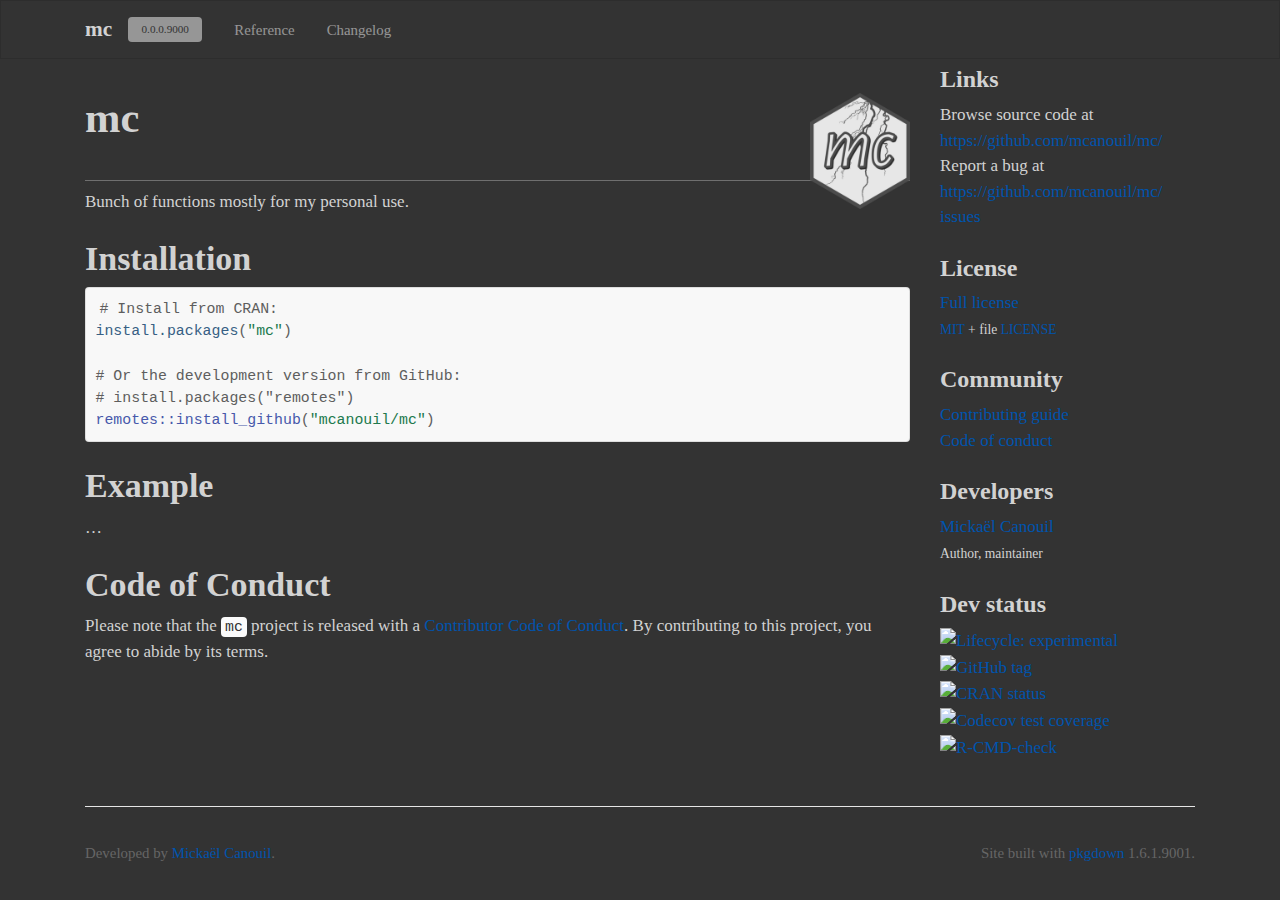
==== commit c51f68b8: "Built site for mc: 0.0.0.9000@b6ab010" ====
--- a/index.html
+++ b/index.html
@@ -86,7 +86,7 @@
 <div id="code-of-conduct" class="section level2">
 <h2 class="hasAnchor">
 <a href="#code-of-conduct" class="anchor"></a>Code of Conduct</h2>
-<p>Please note that the <code>mc</code>project is released with a <a href="https://contributor-covenant.org/version/2/0/CODE_OF_CONDUCT.html" class="external-link">Contributor Code of Conduct</a>. By contributing to this project, you agree to abide by its terms.</p>
+<p>Please note that the <code>mc</code> project is released with a <a href="https://contributor-covenant.org/version/2/0/CODE_OF_CONDUCT.html" class="external-link">Contributor Code of Conduct</a>. By contributing to this project, you agree to abide by its terms.</p>
 </div>
 </div>
   </div>
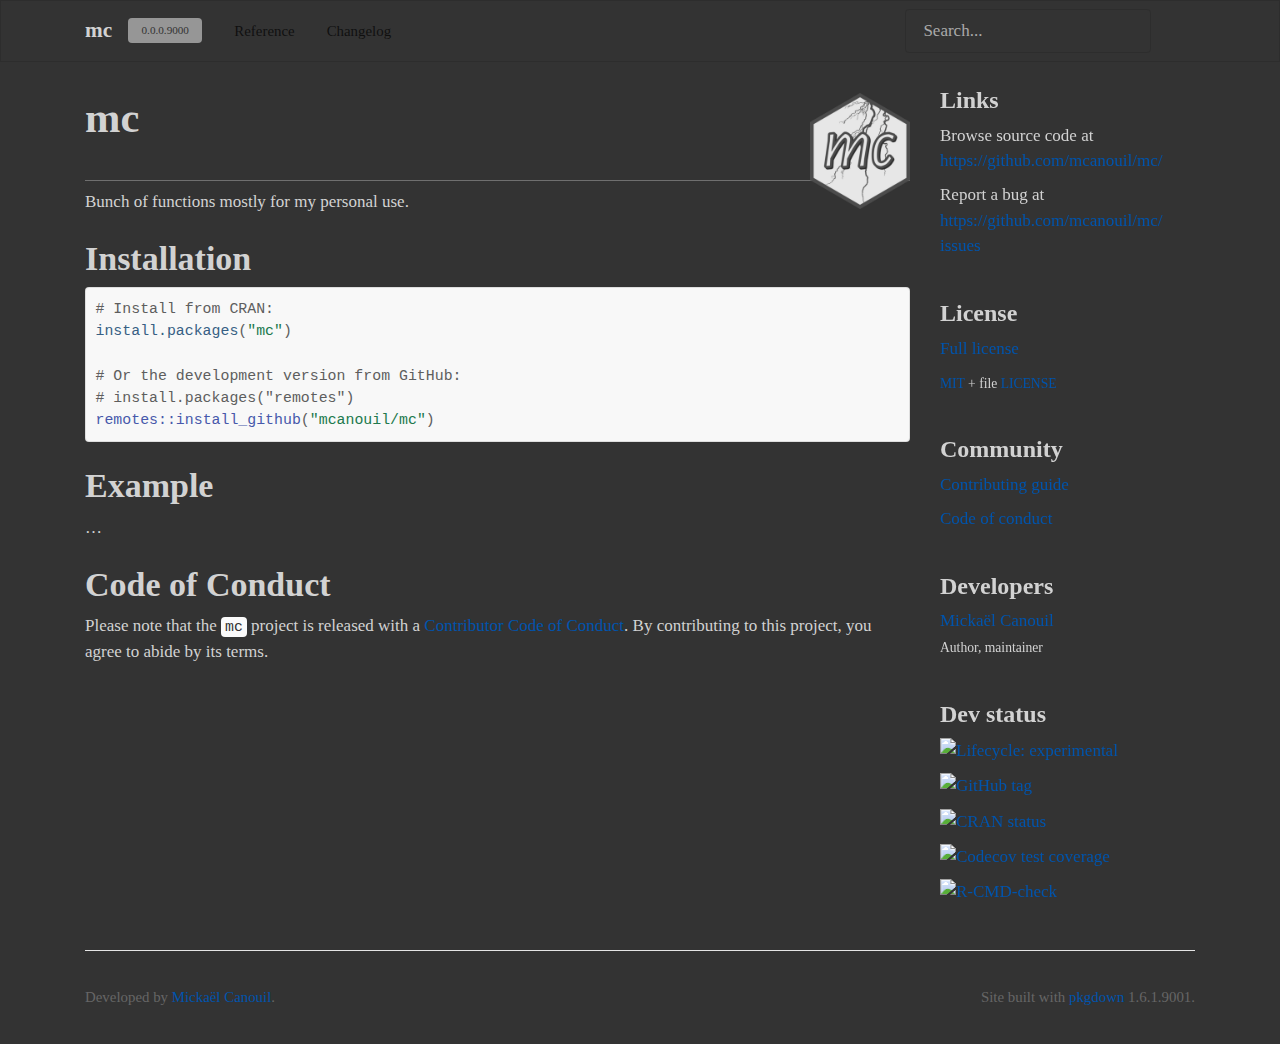
==== commit 96ed4ead: "Built site for mc: 0.0.0.9000@a0980be" ====
--- a/index.html
+++ b/index.html
@@ -5,6 +5,7 @@
 <meta charset="utf-8">
 <meta http-equiv="X-UA-Compatible" content="IE=edge">
 <meta name="viewport" content="width=device-width, initial-scale=1, shrink-to-fit=no">
+<meta name="description" content="Bunch of functions mostly for my personal use.">
 <title>Mickaël Canouil • mc</title>
 <!-- favicons --><link rel="icon" type="image/png" sizes="16x16" href="favicon-16x16.png">
 <link rel="icon" type="image/png" sizes="32x32" href="favicon-32x32.png">
@@ -12,12 +13,11 @@
 <link rel="apple-touch-icon" type="image/png" sizes="120x120" href="apple-touch-icon-120x120.png">
 <link rel="apple-touch-icon" type="image/png" sizes="76x76" href="apple-touch-icon-76x76.png">
 <link rel="apple-touch-icon" type="image/png" sizes="60x60" href="apple-touch-icon-60x60.png">
-<script src="deps/jquery-3.5.1/jquery-3.5.1.min.js"></script><meta name="viewport" content="width=device-width, initial-scale=1, shrink-to-fit=no">
+<script src="deps/jquery-3.6.0/jquery-3.6.0.min.js"></script><meta name="viewport" content="width=device-width, initial-scale=1, shrink-to-fit=no">
 <link href="deps/bootstrap-4.5.3/bootstrap.min.css" rel="stylesheet">
 <script src="deps/bootstrap-4.5.3/bootstrap.bundle.min.js"></script><script src="deps/bs3compat-0.2.4/tabs.js"></script><script src="deps/bs3compat-0.2.4/bs3compat.js"></script><!-- Font Awesome icons --><link rel="stylesheet" href="https://cdnjs.cloudflare.com/ajax/libs/font-awesome/5.12.1/css/all.min.css" integrity="sha256-mmgLkCYLUQbXn0B1SRqzHar6dCnv9oZFPEC1g1cwlkk=" crossorigin="anonymous">
 <link rel="stylesheet" href="https://cdnjs.cloudflare.com/ajax/libs/font-awesome/5.12.1/css/v4-shims.min.css" integrity="sha256-wZjR52fzng1pJHwx4aV2AO3yyTOXrcDW7jBpJtTwVxw=" crossorigin="anonymous">
-<!-- bootstrap-toc --><link rel="stylesheet" href="https://cdn.rawgit.com/afeld/bootstrap-toc/v1.0.1/dist/bootstrap-toc.min.css">
-<script src="https://cdn.rawgit.com/afeld/bootstrap-toc/v1.0.1/dist/bootstrap-toc.min.js"></script><!-- headroom.js --><script src="https://cdnjs.cloudflare.com/ajax/libs/headroom/0.11.0/headroom.min.js" integrity="sha256-AsUX4SJE1+yuDu5+mAVzJbuYNPHj/WroHuZ8Ir/CkE0=" crossorigin="anonymous"></script><script src="https://cdnjs.cloudflare.com/ajax/libs/headroom/0.11.0/jQuery.headroom.min.js" integrity="sha256-ZX/yNShbjqsohH1k95liqY9Gd8uOiE1S4vZc+9KQ1K4=" crossorigin="anonymous"></script><!-- clipboard.js --><script src="https://cdnjs.cloudflare.com/ajax/libs/clipboard.js/2.0.6/clipboard.min.js" integrity="sha256-inc5kl9MA1hkeYUt+EC3BhlIgyp/2jDIyBLS6k3UxPI=" crossorigin="anonymous"></script><!-- pkgdown --><link href="pkgdown.css" rel="stylesheet">
+<!-- bootstrap-toc --><script src="https://cdn.rawgit.com/afeld/bootstrap-toc/v1.0.1/dist/bootstrap-toc.min.js"></script><!-- headroom.js --><script src="https://cdnjs.cloudflare.com/ajax/libs/headroom/0.11.0/headroom.min.js" integrity="sha256-AsUX4SJE1+yuDu5+mAVzJbuYNPHj/WroHuZ8Ir/CkE0=" crossorigin="anonymous"></script><script src="https://cdnjs.cloudflare.com/ajax/libs/headroom/0.11.0/jQuery.headroom.min.js" integrity="sha256-ZX/yNShbjqsohH1k95liqY9Gd8uOiE1S4vZc+9KQ1K4=" crossorigin="anonymous"></script><!-- clipboard.js --><script src="https://cdnjs.cloudflare.com/ajax/libs/clipboard.js/2.0.6/clipboard.min.js" integrity="sha256-inc5kl9MA1hkeYUt+EC3BhlIgyp/2jDIyBLS6k3UxPI=" crossorigin="anonymous"></script><!-- search --><script src="https://cdnjs.cloudflare.com/ajax/libs/fuse.js/6.4.6/fuse.js" integrity="sha512-zv6Ywkjyktsohkbp9bb45V6tEMoWhzFzXis+LrMehmJZZSys19Yxf1dopHx7WzIKxr5tK2dVcYmaCk2uqdjF4A==" crossorigin="anonymous"></script><script src="https://cdnjs.cloudflare.com/ajax/libs/autocomplete.js/0.38.0/autocomplete.jquery.min.js" integrity="sha512-GU9ayf+66Xx2TmpxqJpliWbT5PiGYxpaG8rfnBEk1LL8l1KGkRShhngwdXK1UgqhAzWpZHSiYPc09/NwDQIGyg==" crossorigin="anonymous"></script><script src="https://cdnjs.cloudflare.com/ajax/libs/mark.js/8.11.1/mark.min.js" integrity="sha512-5CYOlHXGh6QpOFA/TeTylKLWfB3ftPsde7AnmhuitiTX4K5SqCLBeKro6sPS8ilsz1Q4NRx3v8Ko2IBiszzdww==" crossorigin="anonymous"></script><!-- pkgdown --><link href="pkgdown.css" rel="stylesheet">
 <link href="syntax-highlighting.css" rel="stylesheet">
 <script src="pkgdown.js"></script><meta property="og:title" content="Mickaël Canouil">
 <meta property="og:description" content="Bunch of functions mostly for my personal use.">
@@ -48,9 +48,13 @@
   <a class="nav-link" href="news/index.html">Changelog</a>
 </li>
       </ul>
-<ul class="navbar-nav ml-1">
+<form class="form-inline my-2 my-lg-0" role="search">
+        <input type="search" class="form-control mr-sm-2" aria-label="Search" name="search-input" data-search-index="/search.json" id="search-input" placeholder="Search..." autocomplete="off">
+</form>
+
+      <ul class="navbar-nav ml-1">
 <li class="nav-item">
-  <a class="nav-link" href="https://github.com/mcanouil/mc/">
+  <a class="nav-link" href="https://github.com/mcanouil/mc/" aria-label="github">
     <span class="fab fa fab fa-github fa-lg"></span>
      
   </a>
@@ -63,13 +67,13 @@
   <div class="contents col-md-9">
 <img src="package-logo.png" class="pkg-logo" alt="" width="120"><div id="mc-" class="section level1">
 <div class="pb-2 mt-4 mb-2 border-bottom"><h1 class="hasAnchor">
-<a href="#mc-" class="anchor"></a>mc </h1></div>
+<a href="#mc-" class="anchor" aria-hidden="true"></a>mc </h1></div>
 <!-- badges: start -->
 
 <p>Bunch of functions mostly for my personal use.</p>
 <div id="installation" class="section level2">
 <h2 class="hasAnchor">
-<a href="#installation" class="anchor"></a>Installation</h2>
+<a href="#installation" class="anchor" aria-hidden="true"></a>Installation</h2>
 <div class="sourceCode" id="cb1"><pre class="downlit sourceCode r">
 <code class="sourceCode R"><span class="co"># Install from CRAN:</span>
 <span class="fu"><a href="https://rdrr.io/r/utils/install.packages.html" class="external-link">install.packages</a></span><span class="op">(</span><span class="st">"mc"</span><span class="op">)</span>
@@ -80,18 +84,18 @@
 </div>
 <div id="example" class="section level2">
 <h2 class="hasAnchor">
-<a href="#example" class="anchor"></a>Example</h2>
+<a href="#example" class="anchor" aria-hidden="true"></a>Example</h2>
 <p>…</p>
 </div>
 <div id="code-of-conduct" class="section level2">
 <h2 class="hasAnchor">
-<a href="#code-of-conduct" class="anchor"></a>Code of Conduct</h2>
+<a href="#code-of-conduct" class="anchor" aria-hidden="true"></a>Code of Conduct</h2>
 <p>Please note that the <code>mc</code> project is released with a <a href="https://contributor-covenant.org/version/2/0/CODE_OF_CONDUCT.html" class="external-link">Contributor Code of Conduct</a>. By contributing to this project, you agree to abide by its terms.</p>
 </div>
 </div>
   </div>
 
-  <div class="col-md-3 d-none d-md-block" id="sidebar">
+  <div class="col-md-3 d-none d-md-block" id="pkgdown-sidebar">
       <div class="sticky-top">
         <div class="links">
 <h2 data-toc-skip>Links</h2>
@@ -158,7 +162,6 @@
 
   
 
-
   
 
   </body>
--- a/pkgdown.css
+++ b/pkgdown.css
@@ -258,37 +258,38 @@
 flex-direction: column;
 }
 
+
+/* Base TOC item */
 nav[data-toggle="toc"] .nav > li > a {
-  font-size: inherit;
   color: inherit;
-  padding-left: 3px;
-  font-weight: inherit;
-  margin-left: -3px;
-}
-
+  padding-left: 0.5rem;
+  margin-left: -0.5rem;
+  border-radius: 1rem;
+  border: white solid;
+}
+
+/* Under hover */
 nav[data-toggle="toc"] .nav > li > a:hover,
-nav[data-toggle="toc"] .nav > li > a:focus {
-  color: inherit;
-  border-left: none;
-  background-color: #eee;
-  padding-left: 3px;
-  margin-left: -3px;
-}
-
+nav[data-toggle="toc"] .nav > li > a:focus,
+/* Current */
 nav[data-toggle="toc"] .nav-link.active,
 nav[data-toggle="toc"] .nav-link.active:hover,
-nav[data-toggle="toc"] .nav-link.active:focus {
-  color: inherit;
+nav[data-toggle="toc"] .nav-link.active:focus
+{
   background-color: #eee;
-  font-weight: inherit;
-  padding-left: 3px;
-  border-left: none;
-  margin-left: -3px;
-}
-
+}
+
+/* Nav: second level (shown on .active) */
+nav[data-toggle="toc"] .nav-link + ul {
+  display: none;
+}
+nav[data-toggle="toc"] .nav-link.active + ul {
+  display: block;
+}
 nav[data-toggle="toc"] .nav .nav > li > a {
-  font-size: 15px;
-}
+  margin-left: 0.5rem;
+}
+
 /* version badge  */
 #version-badge {
   border: none;
@@ -392,3 +393,75 @@
   will-change: transform;
   transition: transform 400ms ease;
 }
+
+/* blockquote ---------------------------------------------- */
+
+blockquote, .line-block {
+    border-left: .5rem solid #eee;
+    padding-left: .5rem;
+    margin-left: -.5rem;
+}
+
+/* Search ---------------------------------------------- */
+
+mark {
+  background: linear-gradient(-100deg,
+    hsla(48,92%,75%,.3),
+    hsla(48,92%,75%,.7) 95%,
+    hsla(48,92%,75%,.1)
+  )
+}
+
+.algolia-autocomplete .aa-hint {
+  color: #999;
+}
+.algolia-autocomplete .aa-dropdown-menu {
+  width: max(100%, 20rem);
+  background-color: #fff;
+  border: 1px solid var(--gray);
+  border-radius: 0.2rem;
+  margin-top: 2px;
+
+  max-height: 50vh;
+  overflow-y: auto;
+}
+.algolia-autocomplete .aa-dropdown-menu .aa-suggestion {
+  cursor: pointer;
+  padding: 5px 4px;
+  border-bottom: 1px #ddd solid;
+  font-size: 0.9rem;
+  color: #5E5E5E;
+
+}
+
+.search-details {
+  font-size: 0.9rem;
+  color: #0054AD;
+  display: inline;
+  font-weight: bolder;
+}
+.algolia-autocomplete .aa-dropdown-menu .aa-suggestion.aa-cursor {
+  background-color: #B2D7FF;
+}
+
+/* Compromise to avoid flash of invisible text + flash of unstyled text */
+body {
+  font-display: fallback;
+}
+
+/* Navbar constrast */
+.navbar-light .navbar-nav .nav-link {
+  color: rgba(0,0,0,0.7);
+}
+.navbar-light .navbar-nav .nav-link:hover {
+  color: rgba(0,0,0,0.9);
+}
+
+/* Details margin */
+summary {
+  margin-bottom: 1rem;
+}
+
+details p {
+  margin-top: -.5rem;
+}
--- a/syntax-highlighting.css
+++ b/syntax-highlighting.css
@@ -1,19 +1,17 @@
 /* Syntax highlighting ---------------------------------------------------- */
 
+pre, code, pre code {
+  white-space: pre-wrap;
+  word-break: break-all;
+  word-wrap: break-word;
+}
+
 pre {
-  word-wrap: normal;
-  word-break: normal;
   background-color: #f8f8f8;
   color: #333;
   padding: 9.5px;
   border-radius: 4px;
   border: 1px solid rgba(0,0,0,0.1);
-}
-}
-
-pre.sourceCode {
-  overflow: auto;
-  white-space: pre;
 }
 
 pre .img {
@@ -28,6 +26,10 @@
 
 code a, pre a {
   color: #375f84;
+}
+
+pre code {
+  padding: 0;
 }
 
 a.sourceLine:hover {
@@ -63,3 +65,5 @@
 span.sc {color:#20794D}
 span.dv {color:#AD0000}
 span.kw {color:#007BA5}
+span.error   {font-weight: bolder;}
+span.warning {font-weight: bolder;}
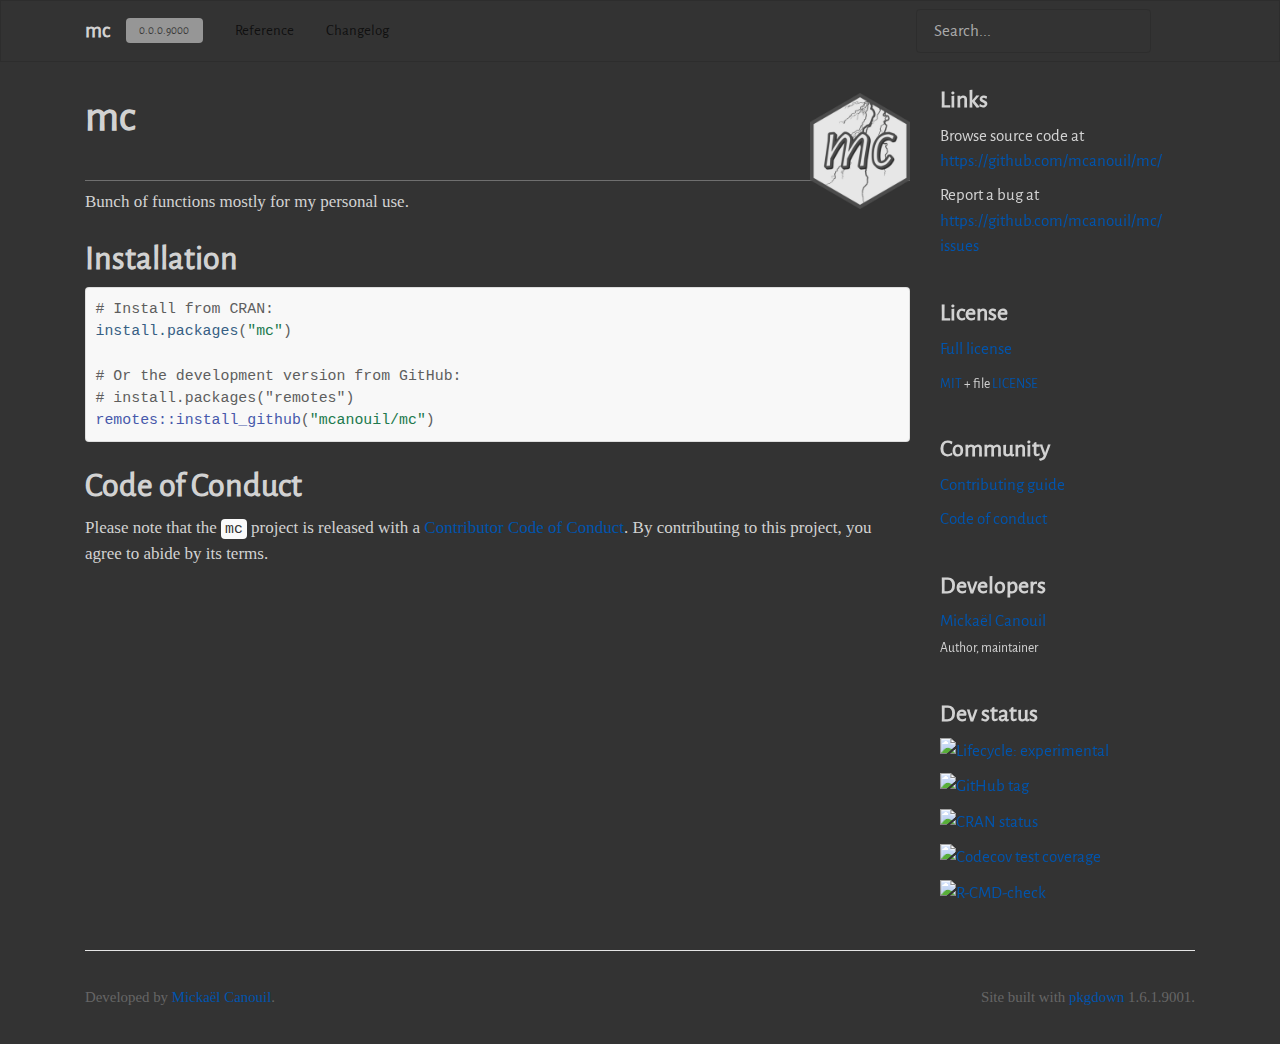
==== commit 443594c5: "Built site for mc: 0.0.0.9000@75ea959" ====
--- a/index.html
+++ b/index.html
@@ -14,8 +14,9 @@
 <link rel="apple-touch-icon" type="image/png" sizes="76x76" href="apple-touch-icon-76x76.png">
 <link rel="apple-touch-icon" type="image/png" sizes="60x60" href="apple-touch-icon-60x60.png">
 <script src="deps/jquery-3.6.0/jquery-3.6.0.min.js"></script><meta name="viewport" content="width=device-width, initial-scale=1, shrink-to-fit=no">
-<link href="deps/bootstrap-4.5.3/bootstrap.min.css" rel="stylesheet">
-<script src="deps/bootstrap-4.5.3/bootstrap.bundle.min.js"></script><script src="deps/bs3compat-0.2.4/tabs.js"></script><script src="deps/bs3compat-0.2.4/bs3compat.js"></script><!-- Font Awesome icons --><link rel="stylesheet" href="https://cdnjs.cloudflare.com/ajax/libs/font-awesome/5.12.1/css/all.min.css" integrity="sha256-mmgLkCYLUQbXn0B1SRqzHar6dCnv9oZFPEC1g1cwlkk=" crossorigin="anonymous">
+<link href="deps/bootstrap-4.6.0/bootstrap.min.css" rel="stylesheet">
+<script src="deps/bootstrap-4.6.0/bootstrap.bundle.min.js"></script><link href="deps/_Alegreya%20Sans-0.4.0/font.css" rel="stylesheet">
+<script src="deps/bs3compat-0.3.0/transition.js"></script><script src="deps/bs3compat-0.3.0/tabs.js"></script><script src="deps/bs3compat-0.3.0/bs3compat.js"></script><!-- Font Awesome icons --><link rel="stylesheet" href="https://cdnjs.cloudflare.com/ajax/libs/font-awesome/5.12.1/css/all.min.css" integrity="sha256-mmgLkCYLUQbXn0B1SRqzHar6dCnv9oZFPEC1g1cwlkk=" crossorigin="anonymous">
 <link rel="stylesheet" href="https://cdnjs.cloudflare.com/ajax/libs/font-awesome/5.12.1/css/v4-shims.min.css" integrity="sha256-wZjR52fzng1pJHwx4aV2AO3yyTOXrcDW7jBpJtTwVxw=" crossorigin="anonymous">
 <!-- bootstrap-toc --><script src="https://cdn.rawgit.com/afeld/bootstrap-toc/v1.0.1/dist/bootstrap-toc.min.js"></script><!-- headroom.js --><script src="https://cdnjs.cloudflare.com/ajax/libs/headroom/0.11.0/headroom.min.js" integrity="sha256-AsUX4SJE1+yuDu5+mAVzJbuYNPHj/WroHuZ8Ir/CkE0=" crossorigin="anonymous"></script><script src="https://cdnjs.cloudflare.com/ajax/libs/headroom/0.11.0/jQuery.headroom.min.js" integrity="sha256-ZX/yNShbjqsohH1k95liqY9Gd8uOiE1S4vZc+9KQ1K4=" crossorigin="anonymous"></script><!-- clipboard.js --><script src="https://cdnjs.cloudflare.com/ajax/libs/clipboard.js/2.0.6/clipboard.min.js" integrity="sha256-inc5kl9MA1hkeYUt+EC3BhlIgyp/2jDIyBLS6k3UxPI=" crossorigin="anonymous"></script><!-- search --><script src="https://cdnjs.cloudflare.com/ajax/libs/fuse.js/6.4.6/fuse.js" integrity="sha512-zv6Ywkjyktsohkbp9bb45V6tEMoWhzFzXis+LrMehmJZZSys19Yxf1dopHx7WzIKxr5tK2dVcYmaCk2uqdjF4A==" crossorigin="anonymous"></script><script src="https://cdnjs.cloudflare.com/ajax/libs/autocomplete.js/0.38.0/autocomplete.jquery.min.js" integrity="sha512-GU9ayf+66Xx2TmpxqJpliWbT5PiGYxpaG8rfnBEk1LL8l1KGkRShhngwdXK1UgqhAzWpZHSiYPc09/NwDQIGyg==" crossorigin="anonymous"></script><script src="https://cdnjs.cloudflare.com/ajax/libs/mark.js/8.11.1/mark.min.js" integrity="sha512-5CYOlHXGh6QpOFA/TeTylKLWfB3ftPsde7AnmhuitiTX4K5SqCLBeKro6sPS8ilsz1Q4NRx3v8Ko2IBiszzdww==" crossorigin="anonymous"></script><!-- pkgdown --><link href="pkgdown.css" rel="stylesheet">
 <link href="syntax-highlighting.css" rel="stylesheet">
@@ -81,11 +82,6 @@
 <span class="co"># Or the development version from GitHub:</span>
 <span class="co"># install.packages("remotes")</span>
 <span class="fu">remotes</span><span class="fu">::</span><span class="fu">install_github</span><span class="op">(</span><span class="st">"mcanouil/mc"</span><span class="op">)</span></code></pre></div>
-</div>
-<div id="example" class="section level2">
-<h2 class="hasAnchor">
-<a href="#example" class="anchor" aria-hidden="true"></a>Example</h2>
-<p>…</p>
 </div>
 <div id="code-of-conduct" class="section level2">
 <h2 class="hasAnchor">
--- a/pkgdown.css
+++ b/pkgdown.css
@@ -465,3 +465,34 @@
 details p {
   margin-top: -.5rem;
 }
+
+/* tabsets */
+.nav-row {
+  flex-direction: row;
+}
+
+.tab-content {
+  padding: 1rem;
+}
+
+.tabset-pills .tab-content {
+  border: solid 1px #e5e5e5;
+}
+
+/* https://observablehq.com/@rkaravia/css-trick-tabs-with-consistent-height */
+/* Make tab height consistent  */
+
+.tab-content {
+  display: flex;
+}
+
+.tab-content > .tab-pane {
+  display: block; /* undo "display: none;" */
+  visibility: hidden;
+  margin-right: -100%;
+  width: 100%;
+}
+
+.tab-content > .active {
+  visibility: visible;
+}
--- a/syntax-highlighting.css
+++ b/syntax-highlighting.css
@@ -1,9 +1,9 @@
 /* Syntax highlighting ---------------------------------------------------- */
 
-pre, code, pre code {
+pre, pre code {
   white-space: pre-wrap;
   word-break: break-all;
-  word-wrap: break-word;
+  overflow-wrap: break-word;
 }
 
 pre {
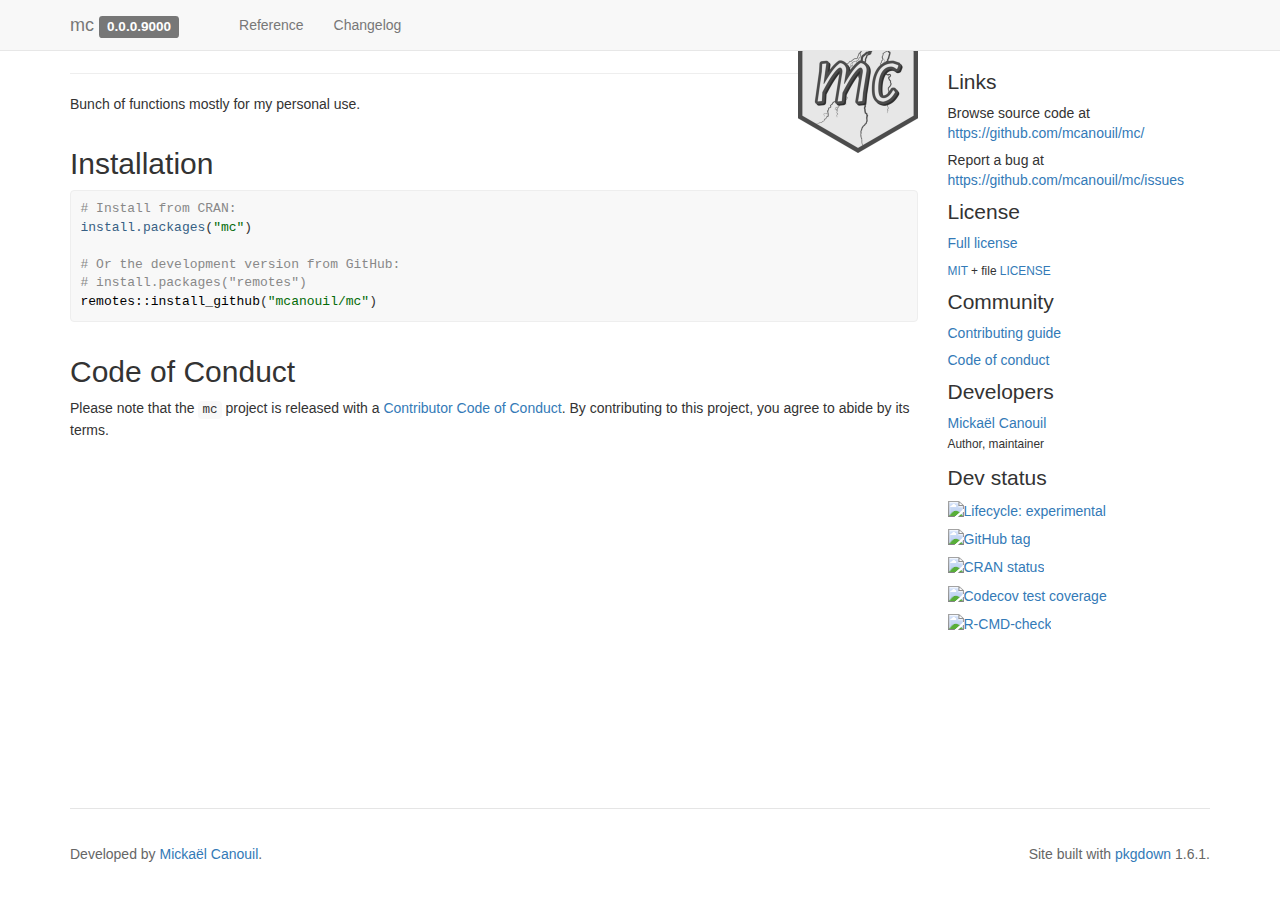
==== commit d9fee865: "Built site for mc: 0.0.0.9000@839c39d" ====
--- a/index.html
+++ b/index.html
@@ -4,8 +4,7 @@
 <meta http-equiv="Content-Type" content="text/html; charset=UTF-8">
 <meta charset="utf-8">
 <meta http-equiv="X-UA-Compatible" content="IE=edge">
-<meta name="viewport" content="width=device-width, initial-scale=1, shrink-to-fit=no">
-<meta name="description" content="Bunch of functions mostly for my personal use.">
+<meta name="viewport" content="width=device-width, initial-scale=1.0">
 <title>Mickaël Canouil • mc</title>
 <!-- favicons --><link rel="icon" type="image/png" sizes="16x16" href="favicon-16x16.png">
 <link rel="icon" type="image/png" sizes="32x32" href="favicon-32x32.png">
@@ -13,13 +12,11 @@
 <link rel="apple-touch-icon" type="image/png" sizes="120x120" href="apple-touch-icon-120x120.png">
 <link rel="apple-touch-icon" type="image/png" sizes="76x76" href="apple-touch-icon-76x76.png">
 <link rel="apple-touch-icon" type="image/png" sizes="60x60" href="apple-touch-icon-60x60.png">
-<script src="deps/jquery-3.6.0/jquery-3.6.0.min.js"></script><meta name="viewport" content="width=device-width, initial-scale=1, shrink-to-fit=no">
-<link href="deps/bootstrap-4.6.0/bootstrap.min.css" rel="stylesheet">
-<script src="deps/bootstrap-4.6.0/bootstrap.bundle.min.js"></script><link href="deps/_Alegreya%20Sans-0.4.0/font.css" rel="stylesheet">
-<script src="deps/bs3compat-0.3.0/transition.js"></script><script src="deps/bs3compat-0.3.0/tabs.js"></script><script src="deps/bs3compat-0.3.0/bs3compat.js"></script><!-- Font Awesome icons --><link rel="stylesheet" href="https://cdnjs.cloudflare.com/ajax/libs/font-awesome/5.12.1/css/all.min.css" integrity="sha256-mmgLkCYLUQbXn0B1SRqzHar6dCnv9oZFPEC1g1cwlkk=" crossorigin="anonymous">
+<!-- jquery --><script src="https://cdnjs.cloudflare.com/ajax/libs/jquery/3.4.1/jquery.min.js" integrity="sha256-CSXorXvZcTkaix6Yvo6HppcZGetbYMGWSFlBw8HfCJo=" crossorigin="anonymous"></script><!-- Bootstrap --><link rel="stylesheet" href="https://cdnjs.cloudflare.com/ajax/libs/twitter-bootstrap/3.4.1/css/bootstrap.min.css" integrity="sha256-bZLfwXAP04zRMK2BjiO8iu9pf4FbLqX6zitd+tIvLhE=" crossorigin="anonymous">
+<script src="https://cdnjs.cloudflare.com/ajax/libs/twitter-bootstrap/3.4.1/js/bootstrap.min.js" integrity="sha256-nuL8/2cJ5NDSSwnKD8VqreErSWHtnEP9E7AySL+1ev4=" crossorigin="anonymous"></script><!-- bootstrap-toc --><link rel="stylesheet" href="bootstrap-toc.css">
+<script src="bootstrap-toc.js"></script><!-- Font Awesome icons --><link rel="stylesheet" href="https://cdnjs.cloudflare.com/ajax/libs/font-awesome/5.12.1/css/all.min.css" integrity="sha256-mmgLkCYLUQbXn0B1SRqzHar6dCnv9oZFPEC1g1cwlkk=" crossorigin="anonymous">
 <link rel="stylesheet" href="https://cdnjs.cloudflare.com/ajax/libs/font-awesome/5.12.1/css/v4-shims.min.css" integrity="sha256-wZjR52fzng1pJHwx4aV2AO3yyTOXrcDW7jBpJtTwVxw=" crossorigin="anonymous">
-<!-- bootstrap-toc --><script src="https://cdn.rawgit.com/afeld/bootstrap-toc/v1.0.1/dist/bootstrap-toc.min.js"></script><!-- headroom.js --><script src="https://cdnjs.cloudflare.com/ajax/libs/headroom/0.11.0/headroom.min.js" integrity="sha256-AsUX4SJE1+yuDu5+mAVzJbuYNPHj/WroHuZ8Ir/CkE0=" crossorigin="anonymous"></script><script src="https://cdnjs.cloudflare.com/ajax/libs/headroom/0.11.0/jQuery.headroom.min.js" integrity="sha256-ZX/yNShbjqsohH1k95liqY9Gd8uOiE1S4vZc+9KQ1K4=" crossorigin="anonymous"></script><!-- clipboard.js --><script src="https://cdnjs.cloudflare.com/ajax/libs/clipboard.js/2.0.6/clipboard.min.js" integrity="sha256-inc5kl9MA1hkeYUt+EC3BhlIgyp/2jDIyBLS6k3UxPI=" crossorigin="anonymous"></script><!-- search --><script src="https://cdnjs.cloudflare.com/ajax/libs/fuse.js/6.4.6/fuse.js" integrity="sha512-zv6Ywkjyktsohkbp9bb45V6tEMoWhzFzXis+LrMehmJZZSys19Yxf1dopHx7WzIKxr5tK2dVcYmaCk2uqdjF4A==" crossorigin="anonymous"></script><script src="https://cdnjs.cloudflare.com/ajax/libs/autocomplete.js/0.38.0/autocomplete.jquery.min.js" integrity="sha512-GU9ayf+66Xx2TmpxqJpliWbT5PiGYxpaG8rfnBEk1LL8l1KGkRShhngwdXK1UgqhAzWpZHSiYPc09/NwDQIGyg==" crossorigin="anonymous"></script><script src="https://cdnjs.cloudflare.com/ajax/libs/mark.js/8.11.1/mark.min.js" integrity="sha512-5CYOlHXGh6QpOFA/TeTylKLWfB3ftPsde7AnmhuitiTX4K5SqCLBeKro6sPS8ilsz1Q4NRx3v8Ko2IBiszzdww==" crossorigin="anonymous"></script><!-- pkgdown --><link href="pkgdown.css" rel="stylesheet">
-<link href="syntax-highlighting.css" rel="stylesheet">
+<!-- clipboard.js --><script src="https://cdnjs.cloudflare.com/ajax/libs/clipboard.js/2.0.6/clipboard.min.js" integrity="sha256-inc5kl9MA1hkeYUt+EC3BhlIgyp/2jDIyBLS6k3UxPI=" crossorigin="anonymous"></script><!-- headroom.js --><script src="https://cdnjs.cloudflare.com/ajax/libs/headroom/0.11.0/headroom.min.js" integrity="sha256-AsUX4SJE1+yuDu5+mAVzJbuYNPHj/WroHuZ8Ir/CkE0=" crossorigin="anonymous"></script><script src="https://cdnjs.cloudflare.com/ajax/libs/headroom/0.11.0/jQuery.headroom.min.js" integrity="sha256-ZX/yNShbjqsohH1k95liqY9Gd8uOiE1S4vZc+9KQ1K4=" crossorigin="anonymous"></script><!-- pkgdown --><link href="pkgdown.css" rel="stylesheet">
 <script src="pkgdown.js"></script><meta property="og:title" content="Mickaël Canouil">
 <meta property="og:description" content="Bunch of functions mostly for my personal use.">
 <meta property="og:image" content="http://m.canouil.fr/mc/logo.png">
@@ -28,56 +25,70 @@
 <script src="https://oss.maxcdn.com/respond/1.4.2/respond.min.js"></script>
 <![endif]-->
 </head>
-<body data-spy="scroll" data-target="#toc" data-headroom>
-    
+<body data-spy="scroll" data-target="#toc">
+    <div class="container template-home">
+      <header><div class="navbar navbar-default navbar-fixed-top" role="navigation">
+  <div class="container">
+    <div class="navbar-header">
+      <button type="button" class="navbar-toggle collapsed" data-toggle="collapse" data-target="#navbar" aria-expanded="false">
+        <span class="sr-only">Toggle navigation</span>
+        <span class="icon-bar"></span>
+        <span class="icon-bar"></span>
+        <span class="icon-bar"></span>
+      </button>
+      <span class="navbar-brand">
+        <a class="navbar-link" href="index.html">mc</a>
+        <span class="version label label-default" data-toggle="tooltip" data-placement="bottom" title="Released version">0.0.0.9000</span>
+      </span>
+    </div>
 
-      <nav class="navbar fixed-top navbar-light navbar-expand-lg bg-light"><div class="container">
-    <a class="navbar-brand mb-0 h1" href="index.html">mc</a>
-
-    <button class="navbar-toggler" type="button" data-toggle="collapse" data-target="#navbar" aria-controls="navbar" aria-expanded="false" aria-label="Toggle navigation">
-      <span class="navbar-toggler-icon"></span>
-    </button>
-
-    <button type="button" id="version-badge" class="badge badge-default d-none d-lg-block" data-toggle="tooltip" data-placement="bottom" title="" data-original-title="Released version">0.0.0.9000</button>
-
-    <div id="navbar" class="collapse navbar-collapse">
-      <ul class="navbar-nav mr-auto ml-3">
-<li class="nav-item">
-  <a class="nav-link" href="reference/index.html">Reference</a>
+    <div id="navbar" class="navbar-collapse collapse">
+      <ul class="nav navbar-nav">
+<li>
+  <a href="index.html">
+    <span class="fas fa-home fa-lg"></span>
+     
+  </a>
 </li>
-<li class="nav-item">
-  <a class="nav-link" href="news/index.html">Changelog</a>
+<li>
+  <a href="reference/index.html">Reference</a>
+</li>
+<li>
+  <a href="news/index.html">Changelog</a>
 </li>
       </ul>
-<form class="form-inline my-2 my-lg-0" role="search">
-        <input type="search" class="form-control mr-sm-2" aria-label="Search" name="search-input" data-search-index="/search.json" id="search-input" placeholder="Search..." autocomplete="off">
-</form>
-
-      <ul class="navbar-nav ml-1">
-<li class="nav-item">
-  <a class="nav-link" href="https://github.com/mcanouil/mc/" aria-label="github">
-    <span class="fab fa fab fa-github fa-lg"></span>
+<ul class="nav navbar-nav navbar-right">
+<li>
+  <a href="https://github.com/mcanouil/mc/">
+    <span class="fab fa-github fa-lg"></span>
      
   </a>
 </li>
       </ul>
 </div>
+<!--/.nav-collapse -->
   </div>
-</nav><div class="container template-home">
-<div class="row">
+<!--/.container -->
+</div>
+<!--/.navbar -->
+
+      
+
+      </header><div class="row">
   <div class="contents col-md-9">
-<img src="package-logo.png" class="pkg-logo" alt="" width="120"><div id="mc-" class="section level1">
-<div class="pb-2 mt-4 mb-2 border-bottom"><h1 class="hasAnchor">
-<a href="#mc-" class="anchor" aria-hidden="true"></a>mc </h1></div>
+<div id="mc-" class="section level1">
+<div class="page-header"><h1 class="hasAnchor">
+<a href="#mc-" class="anchor"></a>mc <img src="reference/figures/logo.png" align="right" height="139">
+</h1></div>
 <!-- badges: start -->
 
 <p>Bunch of functions mostly for my personal use.</p>
 <div id="installation" class="section level2">
 <h2 class="hasAnchor">
-<a href="#installation" class="anchor" aria-hidden="true"></a>Installation</h2>
+<a href="#installation" class="anchor"></a>Installation</h2>
 <div class="sourceCode" id="cb1"><pre class="downlit sourceCode r">
 <code class="sourceCode R"><span class="co"># Install from CRAN:</span>
-<span class="fu"><a href="https://rdrr.io/r/utils/install.packages.html" class="external-link">install.packages</a></span><span class="op">(</span><span class="st">"mc"</span><span class="op">)</span>
+<span class="fu"><a href="https://rdrr.io/r/utils/install.packages.html">install.packages</a></span><span class="op">(</span><span class="st">"mc"</span><span class="op">)</span>
 
 <span class="co"># Or the development version from GitHub:</span>
 <span class="co"># install.packages("remotes")</span>
@@ -85,16 +96,15 @@
 </div>
 <div id="code-of-conduct" class="section level2">
 <h2 class="hasAnchor">
-<a href="#code-of-conduct" class="anchor" aria-hidden="true"></a>Code of Conduct</h2>
-<p>Please note that the <code>mc</code> project is released with a <a href="https://contributor-covenant.org/version/2/0/CODE_OF_CONDUCT.html" class="external-link">Contributor Code of Conduct</a>. By contributing to this project, you agree to abide by its terms.</p>
+<a href="#code-of-conduct" class="anchor"></a>Code of Conduct</h2>
+<p>Please note that the <code>mc</code> project is released with a <a href="https://contributor-covenant.org/version/2/0/CODE_OF_CONDUCT.html">Contributor Code of Conduct</a>. By contributing to this project, you agree to abide by its terms.</p>
 </div>
 </div>
   </div>
 
-  <div class="col-md-3 d-none d-md-block" id="pkgdown-sidebar">
-      <div class="sticky-top">
-        <div class="links">
-<h2 data-toc-skip>Links</h2>
+  <div class="col-md-3 hidden-xs hidden-sm" id="pkgdown-sidebar">
+    <div class="links">
+<h2>Links</h2>
 <ul class="list-unstyled">
 <li>Browse source code at <br><a href="https://github.com/mcanouil/mc/">https://​github.com/​mcanouil/​mc/​</a>
 </li>
@@ -102,55 +112,48 @@
 </li>
 </ul>
 </div>
-
 <div class="license">
-<h2 data-toc-skip>License</h2>
+<h2>License</h2>
 <ul class="list-unstyled">
 <li><a href="LICENSE.html">Full license</a></li>
 <li><small><a href="https://opensource.org/licenses/mit-license.php">MIT</a> + file <a href="LICENSE-text.html">LICENSE</a></small></li>
 </ul>
 </div>
-
 <div class="community">
-<h2 data-toc-skip>Community</h2>
+<h2>Community</h2>
 <ul class="list-unstyled">
 <li><a href="CONTRIBUTING.html">Contributing guide</a></li>
 <li><a href="CODE_OF_CONDUCT.html">Code of conduct</a></li>
 </ul>
 </div>
-
 <div class="developers">
-<h2 data-toc-skip>Developers</h2>
+<h2>Developers</h2>
 <ul class="list-unstyled">
 <li>
 <a href="http://mickael.canouil.fr">Mickaël Canouil</a> <br><small class="roles"> Author, maintainer </small> <a href="https://orcid.org/0000-0002-3396-454" target="orcid.widget" aria-label="ORCID"><span class="fab fa-orcid orcid" aria-hidden="true"></span></a> </li>
 </ul>
 </div>
 
-<div class="dev-status">
-<h2 data-toc-skip>Dev status</h2>
+  <div class="dev-status">
+<h2>Dev status</h2>
 <ul class="list-unstyled">
-<li><a href="https://lifecycle.r-lib.org/articles/stages.html#experimental" class="external-link"><img src="https://img.shields.io/badge/lifecycle-experimental-orange.svg" alt="Lifecycle: experimental"></a></li>
-<li><a href="https://github.com/mcanouil/mc" class="external-link"><img src="https://img.shields.io/github/tag/mcanouil/mc.svg?label=latest%20tag&amp;include_prereleases" alt="GitHub tag"></a></li>
-<li><a href="https://CRAN.R-project.org/package=mc" class="external-link"><img src="https://www.r-pkg.org/badges/version/mc" alt="CRAN status"></a></li>
-<li><a href="https://codecov.io/gh/mcanouil/mc?branch=main" class="external-link"><img src="https://codecov.io/gh/mcanouil/mc/branch/main/graph/badge.svg" alt="Codecov test coverage"></a></li>
-<li><a href="https://github.com/mcanouil/mc/actions" class="external-link"><img src="https://github.com/mcanouil/mc/workflows/R-CMD-check/badge.svg" alt="R-CMD-check"></a></li>
+<li><a href="https://lifecycle.r-lib.org/articles/stages.html#experimental"><img src="https://img.shields.io/badge/lifecycle-experimental-orange.svg" alt="Lifecycle: experimental"></a></li>
+<li><a href="https://github.com/mcanouil/mc"><img src="https://img.shields.io/github/tag/mcanouil/mc.svg?label=latest%20tag&amp;include_prereleases" alt="GitHub tag"></a></li>
+<li><a href="https://CRAN.R-project.org/package=mc"><img src="https://www.r-pkg.org/badges/version/mc" alt="CRAN status"></a></li>
+<li><a href="https://codecov.io/gh/mcanouil/mc?branch=main"><img src="https://codecov.io/gh/mcanouil/mc/branch/main/graph/badge.svg" alt="Codecov test coverage"></a></li>
+<li><a href="https://github.com/mcanouil/mc/actions"><img src="https://github.com/mcanouil/mc/workflows/R-CMD-check/badge.svg" alt="R-CMD-check"></a></li>
 </ul>
 </div>
-
-      </div>
-  </div>
+</div>
 </div>
 
 
-      <footer><div class="pkgdown-footer-left">
-  <p></p>
-<p>Developed by <a href="http://mickael.canouil.fr" class="external-link">Mickaël Canouil</a>.</p>
+      <footer><div class="copyright">
+  <p>Developed by <a href="http://mickael.canouil.fr">Mickaël Canouil</a>.</p>
 </div>
 
-<div class="pkgdown-footer-right">
-  <p></p>
-<p>Site built with <a href="https://pkgdown.r-lib.org/" class="external-link">pkgdown</a> 1.6.1.9001.</p>
+<div class="pkgdown">
+  <p>Site built with <a href="https://pkgdown.r-lib.org/">pkgdown</a> 1.6.1.</p>
 </div>
 
       </footer>
@@ -158,7 +161,6 @@
 
   
 
-  
 
   </body>
 </html>
--- a/pkgdown.css
+++ b/pkgdown.css
@@ -45,8 +45,11 @@
 footer div {
   flex: 1;
 }
-footer .pkgdown-footer-right {
+footer .pkgdown {
   text-align: right;
+}
+footer p {
+  margin-bottom: 0;
 }
 
 img.icon {
@@ -55,6 +58,17 @@
 
 img {
   max-width: 100%;
+}
+
+/* Fix bug in bootstrap (only seen in firefox) */
+summary {
+  display: list-item;
+}
+
+/* Typographic tweaking ---------------------------------*/
+
+.contents .page-header {
+  margin-top: calc(-60px + 1em);
 }
 
 dd {
@@ -89,28 +103,12 @@
 
 /* Fixes for fixed navbar --------------------------*/
 
-.contents {
-  margin-top: 4em;
-}
-
-.contents h1 {
-  padding-top: 40px;
+.contents h1, .contents h2, .contents h3, .contents h4 {
+  padding-top: 60px;
   margin-top: -40px;
 }
 
-.contents h2, .contents h3, .contents h4 {
-  padding-top: 40px;
-  padding-top: 0px;
-}
-
 /* Navbar submenu --------------------------*/
-.dropdown-menu {
-  padding: .5rem 0 .5rem 0;
-}
-
-h6.dropdown-header {
-  margin-top: 0;
-}
 
 .dropdown-submenu {
   position: relative;
@@ -160,24 +158,204 @@
 
 #pkgdown-sidebar {
   margin-top: 30px;
-}
-
-/* navbar is 56px + 30px of margin-top */
-.sticky-top {
-  top: 86px;
+  position: -webkit-sticky;
+  position: sticky;
+  top: 70px;
 }
 
 #pkgdown-sidebar h2 {
-  font-size: 2em;
+  font-size: 1.5em;
   margin-top: 1em;
 }
 
 #pkgdown-sidebar h2:first-child {
-  margin-top: 2.5rem;
+  margin-top: 0;
 }
 
 #pkgdown-sidebar .list-unstyled li {
   margin-bottom: 0.5em;
+}
+
+/* bootstrap-toc tweaks ------------------------------------------------------*/
+
+/* All levels of nav */
+
+nav[data-toggle='toc'] .nav > li > a {
+  padding: 4px 20px 4px 6px;
+  font-size: 1.5rem;
+  font-weight: 400;
+  color: inherit;
+}
+
+nav[data-toggle='toc'] .nav > li > a:hover,
+nav[data-toggle='toc'] .nav > li > a:focus {
+  padding-left: 5px;
+  color: inherit;
+  border-left: 1px solid #878787;
+}
+
+nav[data-toggle='toc'] .nav > .active > a,
+nav[data-toggle='toc'] .nav > .active:hover > a,
+nav[data-toggle='toc'] .nav > .active:focus > a {
+  padding-left: 5px;
+  font-size: 1.5rem;
+  font-weight: 400;
+  color: inherit;
+  border-left: 2px solid #878787;
+}
+
+/* Nav: second level (shown on .active) */
+
+nav[data-toggle='toc'] .nav .nav {
+  display: none; /* Hide by default, but at >768px, show it */
+  padding-bottom: 10px;
+}
+
+nav[data-toggle='toc'] .nav .nav > li > a {
+  padding-left: 16px;
+  font-size: 1.35rem;
+}
+
+nav[data-toggle='toc'] .nav .nav > li > a:hover,
+nav[data-toggle='toc'] .nav .nav > li > a:focus {
+  padding-left: 15px;
+}
+
+nav[data-toggle='toc'] .nav .nav > .active > a,
+nav[data-toggle='toc'] .nav .nav > .active:hover > a,
+nav[data-toggle='toc'] .nav .nav > .active:focus > a {
+  padding-left: 15px;
+  font-weight: 500;
+  font-size: 1.35rem;
+}
+
+/* orcid ------------------------------------------------------------------- */
+
+.orcid {
+  font-size: 16px;
+  color: #A6CE39;
+  /* margins are required by official ORCID trademark and display guidelines */
+  margin-left:4px;
+  margin-right:4px;
+  vertical-align: middle;
+}
+
+/* Reference index & topics ----------------------------------------------- */
+
+.ref-index th {font-weight: normal;}
+
+.ref-index td {vertical-align: top; min-width: 100px}
+.ref-index .icon {width: 40px;}
+.ref-index .alias {width: 40%;}
+.ref-index-icons .alias {width: calc(40% - 40px);}
+.ref-index .title {width: 60%;}
+
+.ref-arguments th {text-align: right; padding-right: 10px;}
+.ref-arguments th, .ref-arguments td {vertical-align: top; min-width: 100px}
+.ref-arguments .name {width: 20%;}
+.ref-arguments .desc {width: 80%;}
+
+/* Nice scrolling for wide elements --------------------------------------- */
+
+table {
+  display: block;
+  overflow: auto;
+}
+
+/* Syntax highlighting ---------------------------------------------------- */
+
+pre {
+  word-wrap: normal;
+  word-break: normal;
+  border: 1px solid #eee;
+}
+
+pre, code {
+  background-color: #f8f8f8;
+  color: #333;
+}
+
+pre code {
+  overflow: auto;
+  word-wrap: normal;
+  white-space: pre;
+}
+
+pre .img {
+  margin: 5px 0;
+}
+
+pre .img img {
+  background-color: #fff;
+  display: block;
+  height: auto;
+}
+
+code a, pre a {
+  color: #375f84;
+}
+
+a.sourceLine:hover {
+  text-decoration: none;
+}
+
+.fl      {color: #1514b5;}
+.fu      {color: #000000;} /* function */
+.ch,.st  {color: #036a07;} /* string */
+.kw      {color: #264D66;} /* keyword */
+.co      {color: #888888;} /* comment */
+
+.message { color: black;   font-weight: bolder;}
+.error   { color: orange;  font-weight: bolder;}
+.warning { color: #6A0366; font-weight: bolder;}
+
+/* Clipboard --------------------------*/
+
+.hasCopyButton {
+  position: relative;
+}
+
+.btn-copy-ex {
+  position: absolute;
+  right: 0;
+  top: 0;
+  visibility: hidden;
+}
+
+.hasCopyButton:hover button.btn-copy-ex {
+  visibility: visible;
+}
+
+/* headroom.js ------------------------ */
+
+.headroom {
+  will-change: transform;
+  transition: transform 200ms linear;
+}
+.headroom--pinned {
+  transform: translateY(0%);
+}
+.headroom--unpinned {
+  transform: translateY(-100%);
+}
+
+/* mark.js ----------------------------*/
+
+mark {
+  background-color: rgba(255, 255, 51, 0.5);
+  border-bottom: 2px solid rgba(255, 153, 51, 0.3);
+  padding: 1px;
+}
+
+/* vertical spacing after htmlwidgets */
+.html-widget {
+  margin-bottom: 10px;
+}
+
+/* fontawesome ------------------------ */
+
+.fab {
+    font-family: "Font Awesome 5 Brands" !important;
 }
 
 /* don't display links in code chunks when printing */
@@ -187,312 +365,3 @@
     content: "";
   }
 }
-
-.orcid {
-    font-size: 16px;
-    color: #A6CE39;
-    margin-left: 4px;
-    margin-right: 4px;
-    vertical-align: middle;
-}
-
-/* Clipboard --------------------------*/
-
-.hasCopyButton {
-  position: relative;
-}
-
-.btn-copy-ex {
-  position: absolute;
-  right: 0;
-  top: 0;
-  visibility: hidden;
-}
-
-.hasCopyButton:hover button.btn-copy-ex {
-  visibility: visible;
-}
-
-/* headroom.js ------------------------ */
-
-/* from quillt https://github.com/rstudio/quillt/blob/c2c826dfa21070e3a2a0308f569255d6be950134/inst/pkgdown/assets/rmd.css#L423
-/* tweak headroom.js to not disappear as aggressively at the top of the page */
-.headroom {
-  will-change: transform;
-  transition: transform 400ms ease;
-}
-
-.page-header {
-	padding-bottom: 10px;
-}
-
-.headroom--pinned {
-  transform: translateY(0%);
-}
-.headroom--unpinned {
-  transform: translateY(-100%);
-}
-
-/* mark.js ----------------------------*/
-
-mark {
-  background-color: rgba(255, 255, 51, 0.5);
-  border-bottom: 2px solid rgba(255, 153, 51, 0.3);
-  padding: 1px;
-}
-
-/* vertical spacing after htmlwidgets */
-.html-widget {
-  margin-bottom: 10px;
-}
-
-
-
-/* TOC heading */
-h2[data-toc-skip], #pkgdown-sidebar h2[data-toc-skip] {
-  font-size: x-large;
-}
-
-/* bootstrap-toc tweaks */
-.nav {
-flex-direction: column;
-}
-
-
-/* Base TOC item */
-nav[data-toggle="toc"] .nav > li > a {
-  color: inherit;
-  padding-left: 0.5rem;
-  margin-left: -0.5rem;
-  border-radius: 1rem;
-  border: white solid;
-}
-
-/* Under hover */
-nav[data-toggle="toc"] .nav > li > a:hover,
-nav[data-toggle="toc"] .nav > li > a:focus,
-/* Current */
-nav[data-toggle="toc"] .nav-link.active,
-nav[data-toggle="toc"] .nav-link.active:hover,
-nav[data-toggle="toc"] .nav-link.active:focus
-{
-  background-color: #eee;
-}
-
-/* Nav: second level (shown on .active) */
-nav[data-toggle="toc"] .nav-link + ul {
-  display: none;
-}
-nav[data-toggle="toc"] .nav-link.active + ul {
-  display: block;
-}
-nav[data-toggle="toc"] .nav .nav > li > a {
-  margin-left: 0.5rem;
-}
-
-/* version badge  */
-#version-badge {
-  border: none;
-}
-
-/* h1 */
-
-h1.display-4 {
-  font-size: 2.5rem;
-}
-
-/* Links color contrast */
-
-a {
-  color: #0054AD;
-}
-
-a:hover {
-  color: #0054AD;
-}
-
-
-/* navbar active link */
-.navbar-light .navbar-nav .active > .nav-link {
-   background: #e9ecef;
-   border-radius: 1rem;
- }
-.navbar-nav .nav-link {
- padding-left: 0.5rem;
- }
-
-@include media-breakpoint-up(md) {
-  .navbar-nav .nav-link {
- padding-left: 0rem;
- }
-}
-
-
-/* Footnotes --------------------------------------------- */
-
-.popover {
-  max-width: min(100vw, 32rem);
-  font-size: 0.9rem;
-  box-shadow: 4px 4px 8px rgba(0, 0, 0, 0.3);
-}
-.popover-body {
-  padding: 0.75rem;
-}
-.popover-body p:last-child {
-  margin-bottom: 0;
-}
-
-a.footnote-ref {
-  cursor: pointer;
-}
-/* Reference index & topics ----------------------------------------------- */
-
-.ref-index th {font-weight: normal;}
-
-.ref-index td {vertical-align: top; min-width: 100px}
-.ref-index .icon {width: 40px;}
-.ref-index .alias {width: 40%;}
-.ref-index-icons .alias {width: calc(40% - 40px);}
-.ref-index .title {width: 60%;}
-
-/* Nice scrolling for wide elements --------------------------------------- */
-
-table {
-  display: block;
-  overflow: auto;
-}
-
-/* fontawesome ------------------------ */
-
-.fab {
-    font-family: "Font Awesome 5 Brands" !important;
-}
-
-/* logo homepage */
-.pkg-logo {
-  float: right;
-  width: 100px;
-  margin-left: 30px;
-  margin-top: 25px;
-}
-
-@media (max-width: 767px) {
-  .pkg-logo {
-  float: none;
-  width: 100px;
-}
-}
-
-div.pb-2.mt-4.mb-2.border-bottom {
-  min-height: 129px;
-}
-
-/* tweak headroom.js to not disappear as aggressively at the top of the page */
-/* https://github.com/rstudio/quillt/blob/57ba0ce7aa850e42165a8993d4b493c44917b7a8/inst/pkgdown/assets/rmd.css#L452 */
-.headroom {
-  will-change: transform;
-  transition: transform 400ms ease;
-}
-
-/* blockquote ---------------------------------------------- */
-
-blockquote, .line-block {
-    border-left: .5rem solid #eee;
-    padding-left: .5rem;
-    margin-left: -.5rem;
-}
-
-/* Search ---------------------------------------------- */
-
-mark {
-  background: linear-gradient(-100deg,
-    hsla(48,92%,75%,.3),
-    hsla(48,92%,75%,.7) 95%,
-    hsla(48,92%,75%,.1)
-  )
-}
-
-.algolia-autocomplete .aa-hint {
-  color: #999;
-}
-.algolia-autocomplete .aa-dropdown-menu {
-  width: max(100%, 20rem);
-  background-color: #fff;
-  border: 1px solid var(--gray);
-  border-radius: 0.2rem;
-  margin-top: 2px;
-
-  max-height: 50vh;
-  overflow-y: auto;
-}
-.algolia-autocomplete .aa-dropdown-menu .aa-suggestion {
-  cursor: pointer;
-  padding: 5px 4px;
-  border-bottom: 1px #ddd solid;
-  font-size: 0.9rem;
-  color: #5E5E5E;
-
-}
-
-.search-details {
-  font-size: 0.9rem;
-  color: #0054AD;
-  display: inline;
-  font-weight: bolder;
-}
-.algolia-autocomplete .aa-dropdown-menu .aa-suggestion.aa-cursor {
-  background-color: #B2D7FF;
-}
-
-/* Compromise to avoid flash of invisible text + flash of unstyled text */
-body {
-  font-display: fallback;
-}
-
-/* Navbar constrast */
-.navbar-light .navbar-nav .nav-link {
-  color: rgba(0,0,0,0.7);
-}
-.navbar-light .navbar-nav .nav-link:hover {
-  color: rgba(0,0,0,0.9);
-}
-
-/* Details margin */
-summary {
-  margin-bottom: 1rem;
-}
-
-details p {
-  margin-top: -.5rem;
-}
-
-/* tabsets */
-.nav-row {
-  flex-direction: row;
-}
-
-.tab-content {
-  padding: 1rem;
-}
-
-.tabset-pills .tab-content {
-  border: solid 1px #e5e5e5;
-}
-
-/* https://observablehq.com/@rkaravia/css-trick-tabs-with-consistent-height */
-/* Make tab height consistent  */
-
-.tab-content {
-  display: flex;
-}
-
-.tab-content > .tab-pane {
-  display: block; /* undo "display: none;" */
-  visibility: hidden;
-  margin-right: -100%;
-  width: 100%;
-}
-
-.tab-content > .active {
-  visibility: visible;
-}
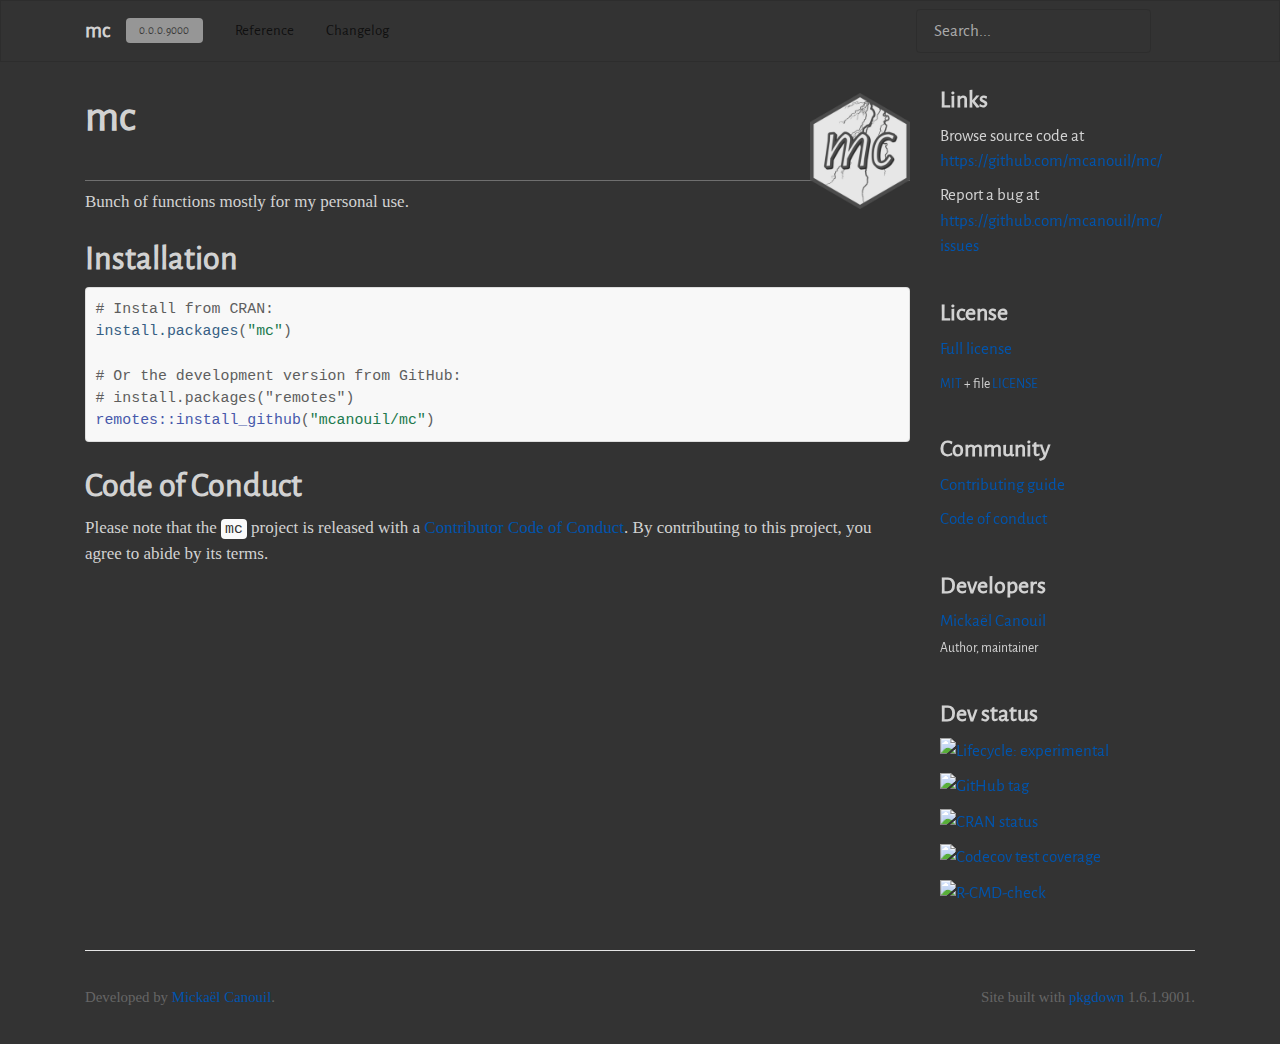
==== commit edc82d79: "Built site for mc: 0.0.0.9000@839c39d" ====
--- a/index.html
+++ b/index.html
@@ -4,7 +4,8 @@
 <meta http-equiv="Content-Type" content="text/html; charset=UTF-8">
 <meta charset="utf-8">
 <meta http-equiv="X-UA-Compatible" content="IE=edge">
-<meta name="viewport" content="width=device-width, initial-scale=1.0">
+<meta name="viewport" content="width=device-width, initial-scale=1, shrink-to-fit=no">
+<meta name="description" content="Bunch of functions mostly for my personal use.">
 <title>Mickaël Canouil • mc</title>
 <!-- favicons --><link rel="icon" type="image/png" sizes="16x16" href="favicon-16x16.png">
 <link rel="icon" type="image/png" sizes="32x32" href="favicon-32x32.png">
@@ -12,11 +13,13 @@
 <link rel="apple-touch-icon" type="image/png" sizes="120x120" href="apple-touch-icon-120x120.png">
 <link rel="apple-touch-icon" type="image/png" sizes="76x76" href="apple-touch-icon-76x76.png">
 <link rel="apple-touch-icon" type="image/png" sizes="60x60" href="apple-touch-icon-60x60.png">
-<!-- jquery --><script src="https://cdnjs.cloudflare.com/ajax/libs/jquery/3.4.1/jquery.min.js" integrity="sha256-CSXorXvZcTkaix6Yvo6HppcZGetbYMGWSFlBw8HfCJo=" crossorigin="anonymous"></script><!-- Bootstrap --><link rel="stylesheet" href="https://cdnjs.cloudflare.com/ajax/libs/twitter-bootstrap/3.4.1/css/bootstrap.min.css" integrity="sha256-bZLfwXAP04zRMK2BjiO8iu9pf4FbLqX6zitd+tIvLhE=" crossorigin="anonymous">
-<script src="https://cdnjs.cloudflare.com/ajax/libs/twitter-bootstrap/3.4.1/js/bootstrap.min.js" integrity="sha256-nuL8/2cJ5NDSSwnKD8VqreErSWHtnEP9E7AySL+1ev4=" crossorigin="anonymous"></script><!-- bootstrap-toc --><link rel="stylesheet" href="bootstrap-toc.css">
-<script src="bootstrap-toc.js"></script><!-- Font Awesome icons --><link rel="stylesheet" href="https://cdnjs.cloudflare.com/ajax/libs/font-awesome/5.12.1/css/all.min.css" integrity="sha256-mmgLkCYLUQbXn0B1SRqzHar6dCnv9oZFPEC1g1cwlkk=" crossorigin="anonymous">
+<script src="deps/jquery-3.6.0/jquery-3.6.0.min.js"></script><meta name="viewport" content="width=device-width, initial-scale=1, shrink-to-fit=no">
+<link href="deps/bootstrap-4.6.0/bootstrap.min.css" rel="stylesheet">
+<script src="deps/bootstrap-4.6.0/bootstrap.bundle.min.js"></script><link href="deps/_Alegreya%20Sans-0.4.0/font.css" rel="stylesheet">
+<script src="deps/bs3compat-0.3.0/transition.js"></script><script src="deps/bs3compat-0.3.0/tabs.js"></script><script src="deps/bs3compat-0.3.0/bs3compat.js"></script><!-- Font Awesome icons --><link rel="stylesheet" href="https://cdnjs.cloudflare.com/ajax/libs/font-awesome/5.12.1/css/all.min.css" integrity="sha256-mmgLkCYLUQbXn0B1SRqzHar6dCnv9oZFPEC1g1cwlkk=" crossorigin="anonymous">
 <link rel="stylesheet" href="https://cdnjs.cloudflare.com/ajax/libs/font-awesome/5.12.1/css/v4-shims.min.css" integrity="sha256-wZjR52fzng1pJHwx4aV2AO3yyTOXrcDW7jBpJtTwVxw=" crossorigin="anonymous">
-<!-- clipboard.js --><script src="https://cdnjs.cloudflare.com/ajax/libs/clipboard.js/2.0.6/clipboard.min.js" integrity="sha256-inc5kl9MA1hkeYUt+EC3BhlIgyp/2jDIyBLS6k3UxPI=" crossorigin="anonymous"></script><!-- headroom.js --><script src="https://cdnjs.cloudflare.com/ajax/libs/headroom/0.11.0/headroom.min.js" integrity="sha256-AsUX4SJE1+yuDu5+mAVzJbuYNPHj/WroHuZ8Ir/CkE0=" crossorigin="anonymous"></script><script src="https://cdnjs.cloudflare.com/ajax/libs/headroom/0.11.0/jQuery.headroom.min.js" integrity="sha256-ZX/yNShbjqsohH1k95liqY9Gd8uOiE1S4vZc+9KQ1K4=" crossorigin="anonymous"></script><!-- pkgdown --><link href="pkgdown.css" rel="stylesheet">
+<!-- bootstrap-toc --><script src="https://cdn.rawgit.com/afeld/bootstrap-toc/v1.0.1/dist/bootstrap-toc.min.js"></script><!-- headroom.js --><script src="https://cdnjs.cloudflare.com/ajax/libs/headroom/0.11.0/headroom.min.js" integrity="sha256-AsUX4SJE1+yuDu5+mAVzJbuYNPHj/WroHuZ8Ir/CkE0=" crossorigin="anonymous"></script><script src="https://cdnjs.cloudflare.com/ajax/libs/headroom/0.11.0/jQuery.headroom.min.js" integrity="sha256-ZX/yNShbjqsohH1k95liqY9Gd8uOiE1S4vZc+9KQ1K4=" crossorigin="anonymous"></script><!-- clipboard.js --><script src="https://cdnjs.cloudflare.com/ajax/libs/clipboard.js/2.0.6/clipboard.min.js" integrity="sha256-inc5kl9MA1hkeYUt+EC3BhlIgyp/2jDIyBLS6k3UxPI=" crossorigin="anonymous"></script><!-- search --><script src="https://cdnjs.cloudflare.com/ajax/libs/fuse.js/6.4.6/fuse.js" integrity="sha512-zv6Ywkjyktsohkbp9bb45V6tEMoWhzFzXis+LrMehmJZZSys19Yxf1dopHx7WzIKxr5tK2dVcYmaCk2uqdjF4A==" crossorigin="anonymous"></script><script src="https://cdnjs.cloudflare.com/ajax/libs/autocomplete.js/0.38.0/autocomplete.jquery.min.js" integrity="sha512-GU9ayf+66Xx2TmpxqJpliWbT5PiGYxpaG8rfnBEk1LL8l1KGkRShhngwdXK1UgqhAzWpZHSiYPc09/NwDQIGyg==" crossorigin="anonymous"></script><script src="https://cdnjs.cloudflare.com/ajax/libs/mark.js/8.11.1/mark.min.js" integrity="sha512-5CYOlHXGh6QpOFA/TeTylKLWfB3ftPsde7AnmhuitiTX4K5SqCLBeKro6sPS8ilsz1Q4NRx3v8Ko2IBiszzdww==" crossorigin="anonymous"></script><!-- pkgdown --><link href="pkgdown.css" rel="stylesheet">
+<link href="syntax-highlighting.css" rel="stylesheet">
 <script src="pkgdown.js"></script><meta property="og:title" content="Mickaël Canouil">
 <meta property="og:description" content="Bunch of functions mostly for my personal use.">
 <meta property="og:image" content="http://m.canouil.fr/mc/logo.png">
@@ -25,70 +28,56 @@
 <script src="https://oss.maxcdn.com/respond/1.4.2/respond.min.js"></script>
 <![endif]-->
 </head>
-<body data-spy="scroll" data-target="#toc">
-    <div class="container template-home">
-      <header><div class="navbar navbar-default navbar-fixed-top" role="navigation">
-  <div class="container">
-    <div class="navbar-header">
-      <button type="button" class="navbar-toggle collapsed" data-toggle="collapse" data-target="#navbar" aria-expanded="false">
-        <span class="sr-only">Toggle navigation</span>
-        <span class="icon-bar"></span>
-        <span class="icon-bar"></span>
-        <span class="icon-bar"></span>
-      </button>
-      <span class="navbar-brand">
-        <a class="navbar-link" href="index.html">mc</a>
-        <span class="version label label-default" data-toggle="tooltip" data-placement="bottom" title="Released version">0.0.0.9000</span>
-      </span>
-    </div>
+<body data-spy="scroll" data-target="#toc" data-headroom>
+    
 
-    <div id="navbar" class="navbar-collapse collapse">
-      <ul class="nav navbar-nav">
-<li>
-  <a href="index.html">
-    <span class="fas fa-home fa-lg"></span>
-     
-  </a>
+      <nav class="navbar fixed-top navbar-light navbar-expand-lg bg-light"><div class="container">
+    <a class="navbar-brand mb-0 h1" href="index.html">mc</a>
+
+    <button class="navbar-toggler" type="button" data-toggle="collapse" data-target="#navbar" aria-controls="navbar" aria-expanded="false" aria-label="Toggle navigation">
+      <span class="navbar-toggler-icon"></span>
+    </button>
+
+    <button type="button" id="version-badge" class="badge badge-default d-none d-lg-block" data-toggle="tooltip" data-placement="bottom" title="" data-original-title="Released version">0.0.0.9000</button>
+
+    <div id="navbar" class="collapse navbar-collapse">
+      <ul class="navbar-nav mr-auto ml-3">
+<li class="nav-item">
+  <a class="nav-link" href="reference/index.html">Reference</a>
 </li>
-<li>
-  <a href="reference/index.html">Reference</a>
-</li>
-<li>
-  <a href="news/index.html">Changelog</a>
+<li class="nav-item">
+  <a class="nav-link" href="news/index.html">Changelog</a>
 </li>
       </ul>
-<ul class="nav navbar-nav navbar-right">
-<li>
-  <a href="https://github.com/mcanouil/mc/">
-    <span class="fab fa-github fa-lg"></span>
+<form class="form-inline my-2 my-lg-0" role="search">
+        <input type="search" class="form-control mr-sm-2" aria-label="Search" name="search-input" data-search-index="/search.json" id="search-input" placeholder="Search..." autocomplete="off">
+</form>
+
+      <ul class="navbar-nav ml-1">
+<li class="nav-item">
+  <a class="nav-link" href="https://github.com/mcanouil/mc/" aria-label="github">
+    <span class="fab fa fab fa-github fa-lg"></span>
      
   </a>
 </li>
       </ul>
 </div>
-<!--/.nav-collapse -->
   </div>
-<!--/.container -->
-</div>
-<!--/.navbar -->
-
-      
-
-      </header><div class="row">
+</nav><div class="container template-home">
+<div class="row">
   <div class="contents col-md-9">
-<div id="mc-" class="section level1">
-<div class="page-header"><h1 class="hasAnchor">
-<a href="#mc-" class="anchor"></a>mc <img src="reference/figures/logo.png" align="right" height="139">
-</h1></div>
+<img src="package-logo.png" class="pkg-logo" alt="" width="120"><div id="mc-" class="section level1">
+<div class="pb-2 mt-4 mb-2 border-bottom"><h1 class="hasAnchor">
+<a href="#mc-" class="anchor" aria-hidden="true"></a>mc </h1></div>
 <!-- badges: start -->
 
 <p>Bunch of functions mostly for my personal use.</p>
 <div id="installation" class="section level2">
 <h2 class="hasAnchor">
-<a href="#installation" class="anchor"></a>Installation</h2>
+<a href="#installation" class="anchor" aria-hidden="true"></a>Installation</h2>
 <div class="sourceCode" id="cb1"><pre class="downlit sourceCode r">
 <code class="sourceCode R"><span class="co"># Install from CRAN:</span>
-<span class="fu"><a href="https://rdrr.io/r/utils/install.packages.html">install.packages</a></span><span class="op">(</span><span class="st">"mc"</span><span class="op">)</span>
+<span class="fu"><a href="https://rdrr.io/r/utils/install.packages.html" class="external-link">install.packages</a></span><span class="op">(</span><span class="st">"mc"</span><span class="op">)</span>
 
 <span class="co"># Or the development version from GitHub:</span>
 <span class="co"># install.packages("remotes")</span>
@@ -96,15 +85,16 @@
 </div>
 <div id="code-of-conduct" class="section level2">
 <h2 class="hasAnchor">
-<a href="#code-of-conduct" class="anchor"></a>Code of Conduct</h2>
-<p>Please note that the <code>mc</code> project is released with a <a href="https://contributor-covenant.org/version/2/0/CODE_OF_CONDUCT.html">Contributor Code of Conduct</a>. By contributing to this project, you agree to abide by its terms.</p>
+<a href="#code-of-conduct" class="anchor" aria-hidden="true"></a>Code of Conduct</h2>
+<p>Please note that the <code>mc</code> project is released with a <a href="https://contributor-covenant.org/version/2/0/CODE_OF_CONDUCT.html" class="external-link">Contributor Code of Conduct</a>. By contributing to this project, you agree to abide by its terms.</p>
 </div>
 </div>
   </div>
 
-  <div class="col-md-3 hidden-xs hidden-sm" id="pkgdown-sidebar">
-    <div class="links">
-<h2>Links</h2>
+  <div class="col-md-3 d-none d-md-block" id="pkgdown-sidebar">
+      <div class="sticky-top">
+        <div class="links">
+<h2 data-toc-skip>Links</h2>
 <ul class="list-unstyled">
 <li>Browse source code at <br><a href="https://github.com/mcanouil/mc/">https://​github.com/​mcanouil/​mc/​</a>
 </li>
@@ -112,48 +102,55 @@
 </li>
 </ul>
 </div>
+
 <div class="license">
-<h2>License</h2>
+<h2 data-toc-skip>License</h2>
 <ul class="list-unstyled">
 <li><a href="LICENSE.html">Full license</a></li>
 <li><small><a href="https://opensource.org/licenses/mit-license.php">MIT</a> + file <a href="LICENSE-text.html">LICENSE</a></small></li>
 </ul>
 </div>
+
 <div class="community">
-<h2>Community</h2>
+<h2 data-toc-skip>Community</h2>
 <ul class="list-unstyled">
 <li><a href="CONTRIBUTING.html">Contributing guide</a></li>
 <li><a href="CODE_OF_CONDUCT.html">Code of conduct</a></li>
 </ul>
 </div>
+
 <div class="developers">
-<h2>Developers</h2>
+<h2 data-toc-skip>Developers</h2>
 <ul class="list-unstyled">
 <li>
 <a href="http://mickael.canouil.fr">Mickaël Canouil</a> <br><small class="roles"> Author, maintainer </small> <a href="https://orcid.org/0000-0002-3396-454" target="orcid.widget" aria-label="ORCID"><span class="fab fa-orcid orcid" aria-hidden="true"></span></a> </li>
 </ul>
 </div>
 
-  <div class="dev-status">
-<h2>Dev status</h2>
+<div class="dev-status">
+<h2 data-toc-skip>Dev status</h2>
 <ul class="list-unstyled">
-<li><a href="https://lifecycle.r-lib.org/articles/stages.html#experimental"><img src="https://img.shields.io/badge/lifecycle-experimental-orange.svg" alt="Lifecycle: experimental"></a></li>
-<li><a href="https://github.com/mcanouil/mc"><img src="https://img.shields.io/github/tag/mcanouil/mc.svg?label=latest%20tag&amp;include_prereleases" alt="GitHub tag"></a></li>
-<li><a href="https://CRAN.R-project.org/package=mc"><img src="https://www.r-pkg.org/badges/version/mc" alt="CRAN status"></a></li>
-<li><a href="https://codecov.io/gh/mcanouil/mc?branch=main"><img src="https://codecov.io/gh/mcanouil/mc/branch/main/graph/badge.svg" alt="Codecov test coverage"></a></li>
-<li><a href="https://github.com/mcanouil/mc/actions"><img src="https://github.com/mcanouil/mc/workflows/R-CMD-check/badge.svg" alt="R-CMD-check"></a></li>
+<li><a href="https://lifecycle.r-lib.org/articles/stages.html#experimental" class="external-link"><img src="https://img.shields.io/badge/lifecycle-experimental-orange.svg" alt="Lifecycle: experimental"></a></li>
+<li><a href="https://github.com/mcanouil/mc" class="external-link"><img src="https://img.shields.io/github/tag/mcanouil/mc.svg?label=latest%20tag&amp;include_prereleases" alt="GitHub tag"></a></li>
+<li><a href="https://CRAN.R-project.org/package=mc" class="external-link"><img src="https://www.r-pkg.org/badges/version/mc" alt="CRAN status"></a></li>
+<li><a href="https://codecov.io/gh/mcanouil/mc?branch=main" class="external-link"><img src="https://codecov.io/gh/mcanouil/mc/branch/main/graph/badge.svg" alt="Codecov test coverage"></a></li>
+<li><a href="https://github.com/mcanouil/mc/actions" class="external-link"><img src="https://github.com/mcanouil/mc/workflows/R-CMD-check/badge.svg" alt="R-CMD-check"></a></li>
 </ul>
 </div>
-</div>
+
+      </div>
+  </div>
 </div>
 
 
-      <footer><div class="copyright">
-  <p>Developed by <a href="http://mickael.canouil.fr">Mickaël Canouil</a>.</p>
+      <footer><div class="pkgdown-footer-left">
+  <p></p>
+<p>Developed by <a href="http://mickael.canouil.fr" class="external-link">Mickaël Canouil</a>.</p>
 </div>
 
-<div class="pkgdown">
-  <p>Site built with <a href="https://pkgdown.r-lib.org/">pkgdown</a> 1.6.1.</p>
+<div class="pkgdown-footer-right">
+  <p></p>
+<p>Site built with <a href="https://pkgdown.r-lib.org/" class="external-link">pkgdown</a> 1.6.1.9001.</p>
 </div>
 
       </footer>
@@ -161,6 +158,7 @@
 
   
 
+  
 
   </body>
 </html>
--- a/pkgdown.css
+++ b/pkgdown.css
@@ -45,11 +45,8 @@
 footer div {
   flex: 1;
 }
-footer .pkgdown {
+footer .pkgdown-footer-right {
   text-align: right;
-}
-footer p {
-  margin-bottom: 0;
 }
 
 img.icon {
@@ -58,17 +55,6 @@
 
 img {
   max-width: 100%;
-}
-
-/* Fix bug in bootstrap (only seen in firefox) */
-summary {
-  display: list-item;
-}
-
-/* Typographic tweaking ---------------------------------*/
-
-.contents .page-header {
-  margin-top: calc(-60px + 1em);
 }
 
 dd {
@@ -103,12 +89,28 @@
 
 /* Fixes for fixed navbar --------------------------*/
 
-.contents h1, .contents h2, .contents h3, .contents h4 {
-  padding-top: 60px;
+.contents {
+  margin-top: 4em;
+}
+
+.contents h1 {
+  padding-top: 40px;
   margin-top: -40px;
 }
 
+.contents h2, .contents h3, .contents h4 {
+  padding-top: 40px;
+  padding-top: 0px;
+}
+
 /* Navbar submenu --------------------------*/
+.dropdown-menu {
+  padding: .5rem 0 .5rem 0;
+}
+
+h6.dropdown-header {
+  margin-top: 0;
+}
 
 .dropdown-submenu {
   position: relative;
@@ -158,204 +160,24 @@
 
 #pkgdown-sidebar {
   margin-top: 30px;
-  position: -webkit-sticky;
-  position: sticky;
-  top: 70px;
+}
+
+/* navbar is 56px + 30px of margin-top */
+.sticky-top {
+  top: 86px;
 }
 
 #pkgdown-sidebar h2 {
-  font-size: 1.5em;
+  font-size: 2em;
   margin-top: 1em;
 }
 
 #pkgdown-sidebar h2:first-child {
-  margin-top: 0;
+  margin-top: 2.5rem;
 }
 
 #pkgdown-sidebar .list-unstyled li {
   margin-bottom: 0.5em;
-}
-
-/* bootstrap-toc tweaks ------------------------------------------------------*/
-
-/* All levels of nav */
-
-nav[data-toggle='toc'] .nav > li > a {
-  padding: 4px 20px 4px 6px;
-  font-size: 1.5rem;
-  font-weight: 400;
-  color: inherit;
-}
-
-nav[data-toggle='toc'] .nav > li > a:hover,
-nav[data-toggle='toc'] .nav > li > a:focus {
-  padding-left: 5px;
-  color: inherit;
-  border-left: 1px solid #878787;
-}
-
-nav[data-toggle='toc'] .nav > .active > a,
-nav[data-toggle='toc'] .nav > .active:hover > a,
-nav[data-toggle='toc'] .nav > .active:focus > a {
-  padding-left: 5px;
-  font-size: 1.5rem;
-  font-weight: 400;
-  color: inherit;
-  border-left: 2px solid #878787;
-}
-
-/* Nav: second level (shown on .active) */
-
-nav[data-toggle='toc'] .nav .nav {
-  display: none; /* Hide by default, but at >768px, show it */
-  padding-bottom: 10px;
-}
-
-nav[data-toggle='toc'] .nav .nav > li > a {
-  padding-left: 16px;
-  font-size: 1.35rem;
-}
-
-nav[data-toggle='toc'] .nav .nav > li > a:hover,
-nav[data-toggle='toc'] .nav .nav > li > a:focus {
-  padding-left: 15px;
-}
-
-nav[data-toggle='toc'] .nav .nav > .active > a,
-nav[data-toggle='toc'] .nav .nav > .active:hover > a,
-nav[data-toggle='toc'] .nav .nav > .active:focus > a {
-  padding-left: 15px;
-  font-weight: 500;
-  font-size: 1.35rem;
-}
-
-/* orcid ------------------------------------------------------------------- */
-
-.orcid {
-  font-size: 16px;
-  color: #A6CE39;
-  /* margins are required by official ORCID trademark and display guidelines */
-  margin-left:4px;
-  margin-right:4px;
-  vertical-align: middle;
-}
-
-/* Reference index & topics ----------------------------------------------- */
-
-.ref-index th {font-weight: normal;}
-
-.ref-index td {vertical-align: top; min-width: 100px}
-.ref-index .icon {width: 40px;}
-.ref-index .alias {width: 40%;}
-.ref-index-icons .alias {width: calc(40% - 40px);}
-.ref-index .title {width: 60%;}
-
-.ref-arguments th {text-align: right; padding-right: 10px;}
-.ref-arguments th, .ref-arguments td {vertical-align: top; min-width: 100px}
-.ref-arguments .name {width: 20%;}
-.ref-arguments .desc {width: 80%;}
-
-/* Nice scrolling for wide elements --------------------------------------- */
-
-table {
-  display: block;
-  overflow: auto;
-}
-
-/* Syntax highlighting ---------------------------------------------------- */
-
-pre {
-  word-wrap: normal;
-  word-break: normal;
-  border: 1px solid #eee;
-}
-
-pre, code {
-  background-color: #f8f8f8;
-  color: #333;
-}
-
-pre code {
-  overflow: auto;
-  word-wrap: normal;
-  white-space: pre;
-}
-
-pre .img {
-  margin: 5px 0;
-}
-
-pre .img img {
-  background-color: #fff;
-  display: block;
-  height: auto;
-}
-
-code a, pre a {
-  color: #375f84;
-}
-
-a.sourceLine:hover {
-  text-decoration: none;
-}
-
-.fl      {color: #1514b5;}
-.fu      {color: #000000;} /* function */
-.ch,.st  {color: #036a07;} /* string */
-.kw      {color: #264D66;} /* keyword */
-.co      {color: #888888;} /* comment */
-
-.message { color: black;   font-weight: bolder;}
-.error   { color: orange;  font-weight: bolder;}
-.warning { color: #6A0366; font-weight: bolder;}
-
-/* Clipboard --------------------------*/
-
-.hasCopyButton {
-  position: relative;
-}
-
-.btn-copy-ex {
-  position: absolute;
-  right: 0;
-  top: 0;
-  visibility: hidden;
-}
-
-.hasCopyButton:hover button.btn-copy-ex {
-  visibility: visible;
-}
-
-/* headroom.js ------------------------ */
-
-.headroom {
-  will-change: transform;
-  transition: transform 200ms linear;
-}
-.headroom--pinned {
-  transform: translateY(0%);
-}
-.headroom--unpinned {
-  transform: translateY(-100%);
-}
-
-/* mark.js ----------------------------*/
-
-mark {
-  background-color: rgba(255, 255, 51, 0.5);
-  border-bottom: 2px solid rgba(255, 153, 51, 0.3);
-  padding: 1px;
-}
-
-/* vertical spacing after htmlwidgets */
-.html-widget {
-  margin-bottom: 10px;
-}
-
-/* fontawesome ------------------------ */
-
-.fab {
-    font-family: "Font Awesome 5 Brands" !important;
 }
 
 /* don't display links in code chunks when printing */
@@ -365,3 +187,312 @@
     content: "";
   }
 }
+
+.orcid {
+    font-size: 16px;
+    color: #A6CE39;
+    margin-left: 4px;
+    margin-right: 4px;
+    vertical-align: middle;
+}
+
+/* Clipboard --------------------------*/
+
+.hasCopyButton {
+  position: relative;
+}
+
+.btn-copy-ex {
+  position: absolute;
+  right: 0;
+  top: 0;
+  visibility: hidden;
+}
+
+.hasCopyButton:hover button.btn-copy-ex {
+  visibility: visible;
+}
+
+/* headroom.js ------------------------ */
+
+/* from quillt https://github.com/rstudio/quillt/blob/c2c826dfa21070e3a2a0308f569255d6be950134/inst/pkgdown/assets/rmd.css#L423
+/* tweak headroom.js to not disappear as aggressively at the top of the page */
+.headroom {
+  will-change: transform;
+  transition: transform 400ms ease;
+}
+
+.page-header {
+	padding-bottom: 10px;
+}
+
+.headroom--pinned {
+  transform: translateY(0%);
+}
+.headroom--unpinned {
+  transform: translateY(-100%);
+}
+
+/* mark.js ----------------------------*/
+
+mark {
+  background-color: rgba(255, 255, 51, 0.5);
+  border-bottom: 2px solid rgba(255, 153, 51, 0.3);
+  padding: 1px;
+}
+
+/* vertical spacing after htmlwidgets */
+.html-widget {
+  margin-bottom: 10px;
+}
+
+
+
+/* TOC heading */
+h2[data-toc-skip], #pkgdown-sidebar h2[data-toc-skip] {
+  font-size: x-large;
+}
+
+/* bootstrap-toc tweaks */
+.nav {
+flex-direction: column;
+}
+
+
+/* Base TOC item */
+nav[data-toggle="toc"] .nav > li > a {
+  color: inherit;
+  padding-left: 0.5rem;
+  margin-left: -0.5rem;
+  border-radius: 1rem;
+  border: white solid;
+}
+
+/* Under hover */
+nav[data-toggle="toc"] .nav > li > a:hover,
+nav[data-toggle="toc"] .nav > li > a:focus,
+/* Current */
+nav[data-toggle="toc"] .nav-link.active,
+nav[data-toggle="toc"] .nav-link.active:hover,
+nav[data-toggle="toc"] .nav-link.active:focus
+{
+  background-color: #eee;
+}
+
+/* Nav: second level (shown on .active) */
+nav[data-toggle="toc"] .nav-link + ul {
+  display: none;
+}
+nav[data-toggle="toc"] .nav-link.active + ul {
+  display: block;
+}
+nav[data-toggle="toc"] .nav .nav > li > a {
+  margin-left: 0.5rem;
+}
+
+/* version badge  */
+#version-badge {
+  border: none;
+}
+
+/* h1 */
+
+h1.display-4 {
+  font-size: 2.5rem;
+}
+
+/* Links color contrast */
+
+a {
+  color: #0054AD;
+}
+
+a:hover {
+  color: #0054AD;
+}
+
+
+/* navbar active link */
+.navbar-light .navbar-nav .active > .nav-link {
+   background: #e9ecef;
+   border-radius: 1rem;
+ }
+.navbar-nav .nav-link {
+ padding-left: 0.5rem;
+ }
+
+@include media-breakpoint-up(md) {
+  .navbar-nav .nav-link {
+ padding-left: 0rem;
+ }
+}
+
+
+/* Footnotes --------------------------------------------- */
+
+.popover {
+  max-width: min(100vw, 32rem);
+  font-size: 0.9rem;
+  box-shadow: 4px 4px 8px rgba(0, 0, 0, 0.3);
+}
+.popover-body {
+  padding: 0.75rem;
+}
+.popover-body p:last-child {
+  margin-bottom: 0;
+}
+
+a.footnote-ref {
+  cursor: pointer;
+}
+/* Reference index & topics ----------------------------------------------- */
+
+.ref-index th {font-weight: normal;}
+
+.ref-index td {vertical-align: top; min-width: 100px}
+.ref-index .icon {width: 40px;}
+.ref-index .alias {width: 40%;}
+.ref-index-icons .alias {width: calc(40% - 40px);}
+.ref-index .title {width: 60%;}
+
+/* Nice scrolling for wide elements --------------------------------------- */
+
+table {
+  display: block;
+  overflow: auto;
+}
+
+/* fontawesome ------------------------ */
+
+.fab {
+    font-family: "Font Awesome 5 Brands" !important;
+}
+
+/* logo homepage */
+.pkg-logo {
+  float: right;
+  width: 100px;
+  margin-left: 30px;
+  margin-top: 25px;
+}
+
+@media (max-width: 767px) {
+  .pkg-logo {
+  float: none;
+  width: 100px;
+}
+}
+
+div.pb-2.mt-4.mb-2.border-bottom {
+  min-height: 129px;
+}
+
+/* tweak headroom.js to not disappear as aggressively at the top of the page */
+/* https://github.com/rstudio/quillt/blob/57ba0ce7aa850e42165a8993d4b493c44917b7a8/inst/pkgdown/assets/rmd.css#L452 */
+.headroom {
+  will-change: transform;
+  transition: transform 400ms ease;
+}
+
+/* blockquote ---------------------------------------------- */
+
+blockquote, .line-block {
+    border-left: .5rem solid #eee;
+    padding-left: .5rem;
+    margin-left: -.5rem;
+}
+
+/* Search ---------------------------------------------- */
+
+mark {
+  background: linear-gradient(-100deg,
+    hsla(48,92%,75%,.3),
+    hsla(48,92%,75%,.7) 95%,
+    hsla(48,92%,75%,.1)
+  )
+}
+
+.algolia-autocomplete .aa-hint {
+  color: #999;
+}
+.algolia-autocomplete .aa-dropdown-menu {
+  width: max(100%, 20rem);
+  background-color: #fff;
+  border: 1px solid var(--gray);
+  border-radius: 0.2rem;
+  margin-top: 2px;
+
+  max-height: 50vh;
+  overflow-y: auto;
+}
+.algolia-autocomplete .aa-dropdown-menu .aa-suggestion {
+  cursor: pointer;
+  padding: 5px 4px;
+  border-bottom: 1px #ddd solid;
+  font-size: 0.9rem;
+  color: #5E5E5E;
+
+}
+
+.search-details {
+  font-size: 0.9rem;
+  color: #0054AD;
+  display: inline;
+  font-weight: bolder;
+}
+.algolia-autocomplete .aa-dropdown-menu .aa-suggestion.aa-cursor {
+  background-color: #B2D7FF;
+}
+
+/* Compromise to avoid flash of invisible text + flash of unstyled text */
+body {
+  font-display: fallback;
+}
+
+/* Navbar constrast */
+.navbar-light .navbar-nav .nav-link {
+  color: rgba(0,0,0,0.7);
+}
+.navbar-light .navbar-nav .nav-link:hover {
+  color: rgba(0,0,0,0.9);
+}
+
+/* Details margin */
+summary {
+  margin-bottom: 1rem;
+}
+
+details p {
+  margin-top: -.5rem;
+}
+
+/* tabsets */
+.nav-row {
+  flex-direction: row;
+}
+
+.tab-content {
+  padding: 1rem;
+}
+
+.tabset-pills .tab-content {
+  border: solid 1px #e5e5e5;
+}
+
+/* https://observablehq.com/@rkaravia/css-trick-tabs-with-consistent-height */
+/* Make tab height consistent  */
+
+.tab-content {
+  display: flex;
+}
+
+.tab-content > .tab-pane {
+  display: block; /* undo "display: none;" */
+  visibility: hidden;
+  margin-right: -100%;
+  width: 100%;
+}
+
+.tab-content > .active {
+  visibility: visible;
+}
--- a/syntax-highlighting.css
+++ b/syntax-highlighting.css
@@ -0,0 +1,69 @@
+/* Syntax highlighting ---------------------------------------------------- */
+
+pre, pre code {
+  white-space: pre-wrap;
+  word-break: break-all;
+  overflow-wrap: break-word;
+}
+
+pre {
+  background-color: #f8f8f8;
+  color: #333;
+  padding: 9.5px;
+  border-radius: 4px;
+  border: 1px solid rgba(0,0,0,0.1);
+}
+
+pre .img {
+  margin: 5px 0;
+}
+
+pre .img img {
+  background-color: #fff;
+  display: block;
+  height: auto;
+}
+
+code a, pre a {
+  color: #375f84;
+}
+
+pre code {
+  padding: 0;
+}
+
+a.sourceLine:hover {
+  text-decoration: none;
+}
+
+span.ot {color:#007BA5}
+span.at {color:#20794D}
+span.ss {color:#20794D}
+span.an {color:#5E5E5E}
+span.fu {color:#4758AB}
+span.st {color:#20794D}
+span.cf {color:#007BA5}
+span.op {color:#5E5E5E}
+span.er {color:#AD0000}
+span.bn {color:#AD0000}
+span.al {color:#AD0000}
+span.va {color:#111111}
+span.bu {}
+span.ex {}
+span.pp {color:#AD0000}
+span.in {color:#5E5E5E}
+span.vs {color:#20794D}
+span.wa {color:#5E5E5E; font-style: italic}
+span.do {color:#5E5E5E; font-style: italic}
+span.im {}
+span.ch {color:#20794D}
+span.dt {color:#AD0000}
+span.fl {color:#AD0000}
+span.co {color:#5E5E5E}
+span.cv {color:#5E5E5E; font-style: italic}
+span.cn {color:#8f5902}
+span.sc {color:#20794D}
+span.dv {color:#AD0000}
+span.kw {color:#007BA5}
+span.error   {font-weight: bolder;}
+span.warning {font-weight: bolder;}
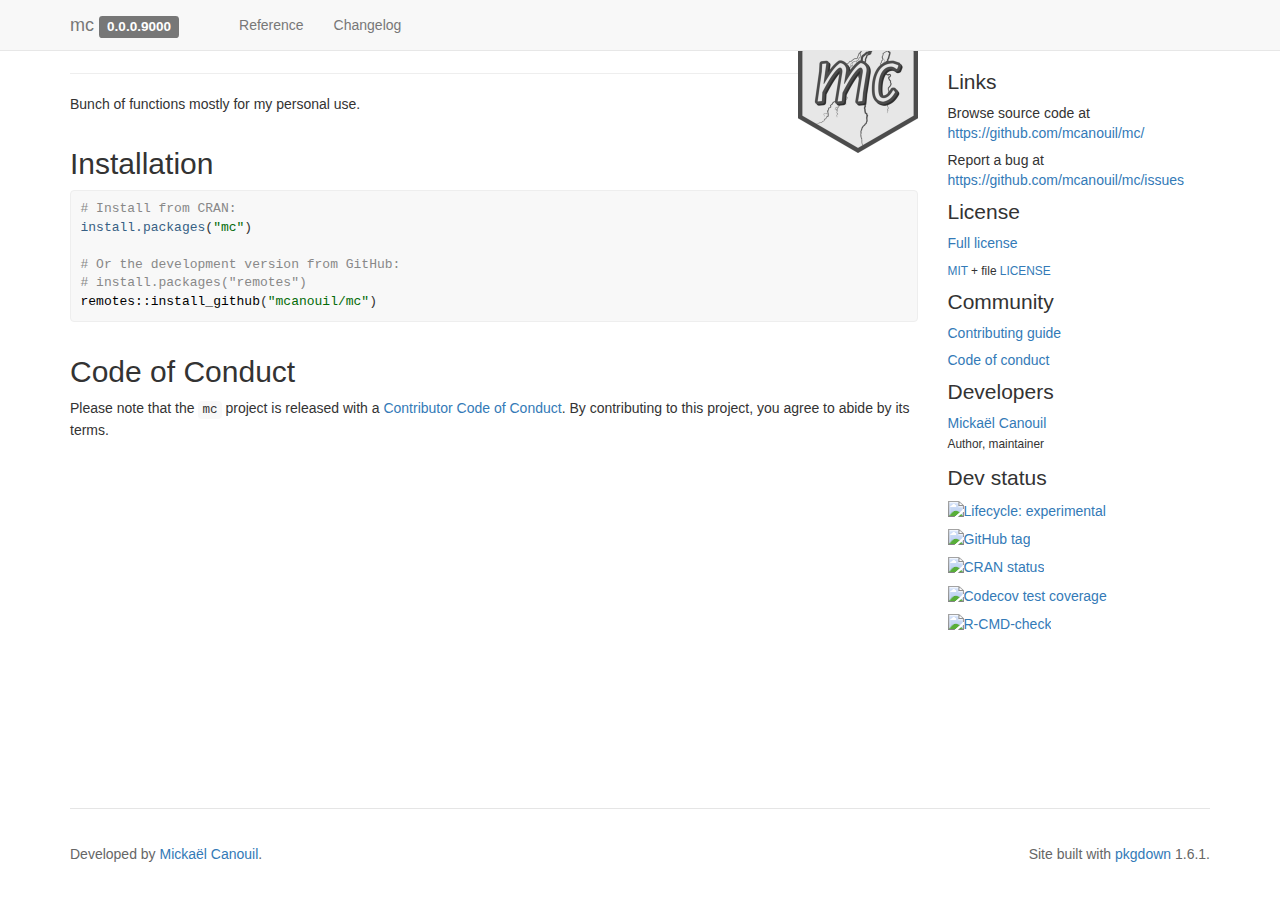
==== commit a90f2485: "Built site for mc: 0.0.0.9000@f30c7b9" ====
--- a/index.html
+++ b/index.html
@@ -4,8 +4,7 @@
 <meta http-equiv="Content-Type" content="text/html; charset=UTF-8">
 <meta charset="utf-8">
 <meta http-equiv="X-UA-Compatible" content="IE=edge">
-<meta name="viewport" content="width=device-width, initial-scale=1, shrink-to-fit=no">
-<meta name="description" content="Bunch of functions mostly for my personal use.">
+<meta name="viewport" content="width=device-width, initial-scale=1.0">
 <title>Mickaël Canouil • mc</title>
 <!-- favicons --><link rel="icon" type="image/png" sizes="16x16" href="favicon-16x16.png">
 <link rel="icon" type="image/png" sizes="32x32" href="favicon-32x32.png">
@@ -13,13 +12,11 @@
 <link rel="apple-touch-icon" type="image/png" sizes="120x120" href="apple-touch-icon-120x120.png">
 <link rel="apple-touch-icon" type="image/png" sizes="76x76" href="apple-touch-icon-76x76.png">
 <link rel="apple-touch-icon" type="image/png" sizes="60x60" href="apple-touch-icon-60x60.png">
-<script src="deps/jquery-3.6.0/jquery-3.6.0.min.js"></script><meta name="viewport" content="width=device-width, initial-scale=1, shrink-to-fit=no">
-<link href="deps/bootstrap-4.6.0/bootstrap.min.css" rel="stylesheet">
-<script src="deps/bootstrap-4.6.0/bootstrap.bundle.min.js"></script><link href="deps/_Alegreya%20Sans-0.4.0/font.css" rel="stylesheet">
-<script src="deps/bs3compat-0.3.0/transition.js"></script><script src="deps/bs3compat-0.3.0/tabs.js"></script><script src="deps/bs3compat-0.3.0/bs3compat.js"></script><!-- Font Awesome icons --><link rel="stylesheet" href="https://cdnjs.cloudflare.com/ajax/libs/font-awesome/5.12.1/css/all.min.css" integrity="sha256-mmgLkCYLUQbXn0B1SRqzHar6dCnv9oZFPEC1g1cwlkk=" crossorigin="anonymous">
+<!-- jquery --><script src="https://cdnjs.cloudflare.com/ajax/libs/jquery/3.4.1/jquery.min.js" integrity="sha256-CSXorXvZcTkaix6Yvo6HppcZGetbYMGWSFlBw8HfCJo=" crossorigin="anonymous"></script><!-- Bootstrap --><link rel="stylesheet" href="https://cdnjs.cloudflare.com/ajax/libs/twitter-bootstrap/3.4.1/css/bootstrap.min.css" integrity="sha256-bZLfwXAP04zRMK2BjiO8iu9pf4FbLqX6zitd+tIvLhE=" crossorigin="anonymous">
+<script src="https://cdnjs.cloudflare.com/ajax/libs/twitter-bootstrap/3.4.1/js/bootstrap.min.js" integrity="sha256-nuL8/2cJ5NDSSwnKD8VqreErSWHtnEP9E7AySL+1ev4=" crossorigin="anonymous"></script><!-- bootstrap-toc --><link rel="stylesheet" href="bootstrap-toc.css">
+<script src="bootstrap-toc.js"></script><!-- Font Awesome icons --><link rel="stylesheet" href="https://cdnjs.cloudflare.com/ajax/libs/font-awesome/5.12.1/css/all.min.css" integrity="sha256-mmgLkCYLUQbXn0B1SRqzHar6dCnv9oZFPEC1g1cwlkk=" crossorigin="anonymous">
 <link rel="stylesheet" href="https://cdnjs.cloudflare.com/ajax/libs/font-awesome/5.12.1/css/v4-shims.min.css" integrity="sha256-wZjR52fzng1pJHwx4aV2AO3yyTOXrcDW7jBpJtTwVxw=" crossorigin="anonymous">
-<!-- bootstrap-toc --><script src="https://cdn.rawgit.com/afeld/bootstrap-toc/v1.0.1/dist/bootstrap-toc.min.js"></script><!-- headroom.js --><script src="https://cdnjs.cloudflare.com/ajax/libs/headroom/0.11.0/headroom.min.js" integrity="sha256-AsUX4SJE1+yuDu5+mAVzJbuYNPHj/WroHuZ8Ir/CkE0=" crossorigin="anonymous"></script><script src="https://cdnjs.cloudflare.com/ajax/libs/headroom/0.11.0/jQuery.headroom.min.js" integrity="sha256-ZX/yNShbjqsohH1k95liqY9Gd8uOiE1S4vZc+9KQ1K4=" crossorigin="anonymous"></script><!-- clipboard.js --><script src="https://cdnjs.cloudflare.com/ajax/libs/clipboard.js/2.0.6/clipboard.min.js" integrity="sha256-inc5kl9MA1hkeYUt+EC3BhlIgyp/2jDIyBLS6k3UxPI=" crossorigin="anonymous"></script><!-- search --><script src="https://cdnjs.cloudflare.com/ajax/libs/fuse.js/6.4.6/fuse.js" integrity="sha512-zv6Ywkjyktsohkbp9bb45V6tEMoWhzFzXis+LrMehmJZZSys19Yxf1dopHx7WzIKxr5tK2dVcYmaCk2uqdjF4A==" crossorigin="anonymous"></script><script src="https://cdnjs.cloudflare.com/ajax/libs/autocomplete.js/0.38.0/autocomplete.jquery.min.js" integrity="sha512-GU9ayf+66Xx2TmpxqJpliWbT5PiGYxpaG8rfnBEk1LL8l1KGkRShhngwdXK1UgqhAzWpZHSiYPc09/NwDQIGyg==" crossorigin="anonymous"></script><script src="https://cdnjs.cloudflare.com/ajax/libs/mark.js/8.11.1/mark.min.js" integrity="sha512-5CYOlHXGh6QpOFA/TeTylKLWfB3ftPsde7AnmhuitiTX4K5SqCLBeKro6sPS8ilsz1Q4NRx3v8Ko2IBiszzdww==" crossorigin="anonymous"></script><!-- pkgdown --><link href="pkgdown.css" rel="stylesheet">
-<link href="syntax-highlighting.css" rel="stylesheet">
+<!-- clipboard.js --><script src="https://cdnjs.cloudflare.com/ajax/libs/clipboard.js/2.0.6/clipboard.min.js" integrity="sha256-inc5kl9MA1hkeYUt+EC3BhlIgyp/2jDIyBLS6k3UxPI=" crossorigin="anonymous"></script><!-- headroom.js --><script src="https://cdnjs.cloudflare.com/ajax/libs/headroom/0.11.0/headroom.min.js" integrity="sha256-AsUX4SJE1+yuDu5+mAVzJbuYNPHj/WroHuZ8Ir/CkE0=" crossorigin="anonymous"></script><script src="https://cdnjs.cloudflare.com/ajax/libs/headroom/0.11.0/jQuery.headroom.min.js" integrity="sha256-ZX/yNShbjqsohH1k95liqY9Gd8uOiE1S4vZc+9KQ1K4=" crossorigin="anonymous"></script><!-- pkgdown --><link href="pkgdown.css" rel="stylesheet">
 <script src="pkgdown.js"></script><meta property="og:title" content="Mickaël Canouil">
 <meta property="og:description" content="Bunch of functions mostly for my personal use.">
 <meta property="og:image" content="http://m.canouil.fr/mc/logo.png">
@@ -28,56 +25,70 @@
 <script src="https://oss.maxcdn.com/respond/1.4.2/respond.min.js"></script>
 <![endif]-->
 </head>
-<body data-spy="scroll" data-target="#toc" data-headroom>
-    
+<body data-spy="scroll" data-target="#toc">
+    <div class="container template-home">
+      <header><div class="navbar navbar-default navbar-fixed-top" role="navigation">
+  <div class="container">
+    <div class="navbar-header">
+      <button type="button" class="navbar-toggle collapsed" data-toggle="collapse" data-target="#navbar" aria-expanded="false">
+        <span class="sr-only">Toggle navigation</span>
+        <span class="icon-bar"></span>
+        <span class="icon-bar"></span>
+        <span class="icon-bar"></span>
+      </button>
+      <span class="navbar-brand">
+        <a class="navbar-link" href="index.html">mc</a>
+        <span class="version label label-default" data-toggle="tooltip" data-placement="bottom" title="Released version">0.0.0.9000</span>
+      </span>
+    </div>
 
-      <nav class="navbar fixed-top navbar-light navbar-expand-lg bg-light"><div class="container">
-    <a class="navbar-brand mb-0 h1" href="index.html">mc</a>
-
-    <button class="navbar-toggler" type="button" data-toggle="collapse" data-target="#navbar" aria-controls="navbar" aria-expanded="false" aria-label="Toggle navigation">
-      <span class="navbar-toggler-icon"></span>
-    </button>
-
-    <button type="button" id="version-badge" class="badge badge-default d-none d-lg-block" data-toggle="tooltip" data-placement="bottom" title="" data-original-title="Released version">0.0.0.9000</button>
-
-    <div id="navbar" class="collapse navbar-collapse">
-      <ul class="navbar-nav mr-auto ml-3">
-<li class="nav-item">
-  <a class="nav-link" href="reference/index.html">Reference</a>
+    <div id="navbar" class="navbar-collapse collapse">
+      <ul class="nav navbar-nav">
+<li>
+  <a href="index.html">
+    <span class="fas fa-home fa-lg"></span>
+     
+  </a>
 </li>
-<li class="nav-item">
-  <a class="nav-link" href="news/index.html">Changelog</a>
+<li>
+  <a href="reference/index.html">Reference</a>
+</li>
+<li>
+  <a href="news/index.html">Changelog</a>
 </li>
       </ul>
-<form class="form-inline my-2 my-lg-0" role="search">
-        <input type="search" class="form-control mr-sm-2" aria-label="Search" name="search-input" data-search-index="/search.json" id="search-input" placeholder="Search..." autocomplete="off">
-</form>
-
-      <ul class="navbar-nav ml-1">
-<li class="nav-item">
-  <a class="nav-link" href="https://github.com/mcanouil/mc/" aria-label="github">
-    <span class="fab fa fab fa-github fa-lg"></span>
+<ul class="nav navbar-nav navbar-right">
+<li>
+  <a href="https://github.com/mcanouil/mc/">
+    <span class="fab fa-github fa-lg"></span>
      
   </a>
 </li>
       </ul>
 </div>
+<!--/.nav-collapse -->
   </div>
-</nav><div class="container template-home">
-<div class="row">
+<!--/.container -->
+</div>
+<!--/.navbar -->
+
+      
+
+      </header><div class="row">
   <div class="contents col-md-9">
-<img src="package-logo.png" class="pkg-logo" alt="" width="120"><div id="mc-" class="section level1">
-<div class="pb-2 mt-4 mb-2 border-bottom"><h1 class="hasAnchor">
-<a href="#mc-" class="anchor" aria-hidden="true"></a>mc </h1></div>
+<div id="mc-" class="section level1">
+<div class="page-header"><h1 class="hasAnchor">
+<a href="#mc-" class="anchor"></a>mc <img src="reference/figures/logo.png" align="right" height="139">
+</h1></div>
 <!-- badges: start -->
 
 <p>Bunch of functions mostly for my personal use.</p>
 <div id="installation" class="section level2">
 <h2 class="hasAnchor">
-<a href="#installation" class="anchor" aria-hidden="true"></a>Installation</h2>
+<a href="#installation" class="anchor"></a>Installation</h2>
 <div class="sourceCode" id="cb1"><pre class="downlit sourceCode r">
 <code class="sourceCode R"><span class="co"># Install from CRAN:</span>
-<span class="fu"><a href="https://rdrr.io/r/utils/install.packages.html" class="external-link">install.packages</a></span><span class="op">(</span><span class="st">"mc"</span><span class="op">)</span>
+<span class="fu"><a href="https://rdrr.io/r/utils/install.packages.html">install.packages</a></span><span class="op">(</span><span class="st">"mc"</span><span class="op">)</span>
 
 <span class="co"># Or the development version from GitHub:</span>
 <span class="co"># install.packages("remotes")</span>
@@ -85,16 +96,15 @@
 </div>
 <div id="code-of-conduct" class="section level2">
 <h2 class="hasAnchor">
-<a href="#code-of-conduct" class="anchor" aria-hidden="true"></a>Code of Conduct</h2>
-<p>Please note that the <code>mc</code> project is released with a <a href="https://contributor-covenant.org/version/2/0/CODE_OF_CONDUCT.html" class="external-link">Contributor Code of Conduct</a>. By contributing to this project, you agree to abide by its terms.</p>
+<a href="#code-of-conduct" class="anchor"></a>Code of Conduct</h2>
+<p>Please note that the <code>mc</code> project is released with a <a href="https://contributor-covenant.org/version/2/0/CODE_OF_CONDUCT.html">Contributor Code of Conduct</a>. By contributing to this project, you agree to abide by its terms.</p>
 </div>
 </div>
   </div>
 
-  <div class="col-md-3 d-none d-md-block" id="pkgdown-sidebar">
-      <div class="sticky-top">
-        <div class="links">
-<h2 data-toc-skip>Links</h2>
+  <div class="col-md-3 hidden-xs hidden-sm" id="pkgdown-sidebar">
+    <div class="links">
+<h2>Links</h2>
 <ul class="list-unstyled">
 <li>Browse source code at <br><a href="https://github.com/mcanouil/mc/">https://​github.com/​mcanouil/​mc/​</a>
 </li>
@@ -102,55 +112,48 @@
 </li>
 </ul>
 </div>
-
 <div class="license">
-<h2 data-toc-skip>License</h2>
+<h2>License</h2>
 <ul class="list-unstyled">
 <li><a href="LICENSE.html">Full license</a></li>
 <li><small><a href="https://opensource.org/licenses/mit-license.php">MIT</a> + file <a href="LICENSE-text.html">LICENSE</a></small></li>
 </ul>
 </div>
-
 <div class="community">
-<h2 data-toc-skip>Community</h2>
+<h2>Community</h2>
 <ul class="list-unstyled">
 <li><a href="CONTRIBUTING.html">Contributing guide</a></li>
 <li><a href="CODE_OF_CONDUCT.html">Code of conduct</a></li>
 </ul>
 </div>
-
 <div class="developers">
-<h2 data-toc-skip>Developers</h2>
+<h2>Developers</h2>
 <ul class="list-unstyled">
 <li>
 <a href="http://mickael.canouil.fr">Mickaël Canouil</a> <br><small class="roles"> Author, maintainer </small> <a href="https://orcid.org/0000-0002-3396-454" target="orcid.widget" aria-label="ORCID"><span class="fab fa-orcid orcid" aria-hidden="true"></span></a> </li>
 </ul>
 </div>
 
-<div class="dev-status">
-<h2 data-toc-skip>Dev status</h2>
+  <div class="dev-status">
+<h2>Dev status</h2>
 <ul class="list-unstyled">
-<li><a href="https://lifecycle.r-lib.org/articles/stages.html#experimental" class="external-link"><img src="https://img.shields.io/badge/lifecycle-experimental-orange.svg" alt="Lifecycle: experimental"></a></li>
-<li><a href="https://github.com/mcanouil/mc" class="external-link"><img src="https://img.shields.io/github/tag/mcanouil/mc.svg?label=latest%20tag&amp;include_prereleases" alt="GitHub tag"></a></li>
-<li><a href="https://CRAN.R-project.org/package=mc" class="external-link"><img src="https://www.r-pkg.org/badges/version/mc" alt="CRAN status"></a></li>
-<li><a href="https://codecov.io/gh/mcanouil/mc?branch=main" class="external-link"><img src="https://codecov.io/gh/mcanouil/mc/branch/main/graph/badge.svg" alt="Codecov test coverage"></a></li>
-<li><a href="https://github.com/mcanouil/mc/actions" class="external-link"><img src="https://github.com/mcanouil/mc/workflows/R-CMD-check/badge.svg" alt="R-CMD-check"></a></li>
+<li><a href="https://lifecycle.r-lib.org/articles/stages.html#experimental"><img src="https://img.shields.io/badge/lifecycle-experimental-orange.svg" alt="Lifecycle: experimental"></a></li>
+<li><a href="https://github.com/mcanouil/mc"><img src="https://img.shields.io/github/tag/mcanouil/mc.svg?label=latest%20tag&amp;include_prereleases" alt="GitHub tag"></a></li>
+<li><a href="https://CRAN.R-project.org/package=mc"><img src="https://www.r-pkg.org/badges/version/mc" alt="CRAN status"></a></li>
+<li><a href="https://codecov.io/gh/mcanouil/mc?branch=main"><img src="https://codecov.io/gh/mcanouil/mc/branch/main/graph/badge.svg" alt="Codecov test coverage"></a></li>
+<li><a href="https://github.com/mcanouil/mc/actions"><img src="https://github.com/mcanouil/mc/workflows/R-CMD-check/badge.svg" alt="R-CMD-check"></a></li>
 </ul>
 </div>
-
-      </div>
-  </div>
+</div>
 </div>
 
 
-      <footer><div class="pkgdown-footer-left">
-  <p></p>
-<p>Developed by <a href="http://mickael.canouil.fr" class="external-link">Mickaël Canouil</a>.</p>
+      <footer><div class="copyright">
+  <p>Developed by <a href="http://mickael.canouil.fr">Mickaël Canouil</a>.</p>
 </div>
 
-<div class="pkgdown-footer-right">
-  <p></p>
-<p>Site built with <a href="https://pkgdown.r-lib.org/" class="external-link">pkgdown</a> 1.6.1.9001.</p>
+<div class="pkgdown">
+  <p>Site built with <a href="https://pkgdown.r-lib.org/">pkgdown</a> 1.6.1.</p>
 </div>
 
       </footer>
@@ -158,7 +161,6 @@
 
   
 
-  
 
   </body>
 </html>
--- a/pkgdown.css
+++ b/pkgdown.css
@@ -45,8 +45,11 @@
 footer div {
   flex: 1;
 }
-footer .pkgdown-footer-right {
+footer .pkgdown {
   text-align: right;
+}
+footer p {
+  margin-bottom: 0;
 }
 
 img.icon {
@@ -55,6 +58,17 @@
 
 img {
   max-width: 100%;
+}
+
+/* Fix bug in bootstrap (only seen in firefox) */
+summary {
+  display: list-item;
+}
+
+/* Typographic tweaking ---------------------------------*/
+
+.contents .page-header {
+  margin-top: calc(-60px + 1em);
 }
 
 dd {
@@ -89,28 +103,12 @@
 
 /* Fixes for fixed navbar --------------------------*/
 
-.contents {
-  margin-top: 4em;
-}
-
-.contents h1 {
-  padding-top: 40px;
+.contents h1, .contents h2, .contents h3, .contents h4 {
+  padding-top: 60px;
   margin-top: -40px;
 }
 
-.contents h2, .contents h3, .contents h4 {
-  padding-top: 40px;
-  padding-top: 0px;
-}
-
 /* Navbar submenu --------------------------*/
-.dropdown-menu {
-  padding: .5rem 0 .5rem 0;
-}
-
-h6.dropdown-header {
-  margin-top: 0;
-}
 
 .dropdown-submenu {
   position: relative;
@@ -160,24 +158,204 @@
 
 #pkgdown-sidebar {
   margin-top: 30px;
-}
-
-/* navbar is 56px + 30px of margin-top */
-.sticky-top {
-  top: 86px;
+  position: -webkit-sticky;
+  position: sticky;
+  top: 70px;
 }
 
 #pkgdown-sidebar h2 {
-  font-size: 2em;
+  font-size: 1.5em;
   margin-top: 1em;
 }
 
 #pkgdown-sidebar h2:first-child {
-  margin-top: 2.5rem;
+  margin-top: 0;
 }
 
 #pkgdown-sidebar .list-unstyled li {
   margin-bottom: 0.5em;
+}
+
+/* bootstrap-toc tweaks ------------------------------------------------------*/
+
+/* All levels of nav */
+
+nav[data-toggle='toc'] .nav > li > a {
+  padding: 4px 20px 4px 6px;
+  font-size: 1.5rem;
+  font-weight: 400;
+  color: inherit;
+}
+
+nav[data-toggle='toc'] .nav > li > a:hover,
+nav[data-toggle='toc'] .nav > li > a:focus {
+  padding-left: 5px;
+  color: inherit;
+  border-left: 1px solid #878787;
+}
+
+nav[data-toggle='toc'] .nav > .active > a,
+nav[data-toggle='toc'] .nav > .active:hover > a,
+nav[data-toggle='toc'] .nav > .active:focus > a {
+  padding-left: 5px;
+  font-size: 1.5rem;
+  font-weight: 400;
+  color: inherit;
+  border-left: 2px solid #878787;
+}
+
+/* Nav: second level (shown on .active) */
+
+nav[data-toggle='toc'] .nav .nav {
+  display: none; /* Hide by default, but at >768px, show it */
+  padding-bottom: 10px;
+}
+
+nav[data-toggle='toc'] .nav .nav > li > a {
+  padding-left: 16px;
+  font-size: 1.35rem;
+}
+
+nav[data-toggle='toc'] .nav .nav > li > a:hover,
+nav[data-toggle='toc'] .nav .nav > li > a:focus {
+  padding-left: 15px;
+}
+
+nav[data-toggle='toc'] .nav .nav > .active > a,
+nav[data-toggle='toc'] .nav .nav > .active:hover > a,
+nav[data-toggle='toc'] .nav .nav > .active:focus > a {
+  padding-left: 15px;
+  font-weight: 500;
+  font-size: 1.35rem;
+}
+
+/* orcid ------------------------------------------------------------------- */
+
+.orcid {
+  font-size: 16px;
+  color: #A6CE39;
+  /* margins are required by official ORCID trademark and display guidelines */
+  margin-left:4px;
+  margin-right:4px;
+  vertical-align: middle;
+}
+
+/* Reference index & topics ----------------------------------------------- */
+
+.ref-index th {font-weight: normal;}
+
+.ref-index td {vertical-align: top; min-width: 100px}
+.ref-index .icon {width: 40px;}
+.ref-index .alias {width: 40%;}
+.ref-index-icons .alias {width: calc(40% - 40px);}
+.ref-index .title {width: 60%;}
+
+.ref-arguments th {text-align: right; padding-right: 10px;}
+.ref-arguments th, .ref-arguments td {vertical-align: top; min-width: 100px}
+.ref-arguments .name {width: 20%;}
+.ref-arguments .desc {width: 80%;}
+
+/* Nice scrolling for wide elements --------------------------------------- */
+
+table {
+  display: block;
+  overflow: auto;
+}
+
+/* Syntax highlighting ---------------------------------------------------- */
+
+pre {
+  word-wrap: normal;
+  word-break: normal;
+  border: 1px solid #eee;
+}
+
+pre, code {
+  background-color: #f8f8f8;
+  color: #333;
+}
+
+pre code {
+  overflow: auto;
+  word-wrap: normal;
+  white-space: pre;
+}
+
+pre .img {
+  margin: 5px 0;
+}
+
+pre .img img {
+  background-color: #fff;
+  display: block;
+  height: auto;
+}
+
+code a, pre a {
+  color: #375f84;
+}
+
+a.sourceLine:hover {
+  text-decoration: none;
+}
+
+.fl      {color: #1514b5;}
+.fu      {color: #000000;} /* function */
+.ch,.st  {color: #036a07;} /* string */
+.kw      {color: #264D66;} /* keyword */
+.co      {color: #888888;} /* comment */
+
+.message { color: black;   font-weight: bolder;}
+.error   { color: orange;  font-weight: bolder;}
+.warning { color: #6A0366; font-weight: bolder;}
+
+/* Clipboard --------------------------*/
+
+.hasCopyButton {
+  position: relative;
+}
+
+.btn-copy-ex {
+  position: absolute;
+  right: 0;
+  top: 0;
+  visibility: hidden;
+}
+
+.hasCopyButton:hover button.btn-copy-ex {
+  visibility: visible;
+}
+
+/* headroom.js ------------------------ */
+
+.headroom {
+  will-change: transform;
+  transition: transform 200ms linear;
+}
+.headroom--pinned {
+  transform: translateY(0%);
+}
+.headroom--unpinned {
+  transform: translateY(-100%);
+}
+
+/* mark.js ----------------------------*/
+
+mark {
+  background-color: rgba(255, 255, 51, 0.5);
+  border-bottom: 2px solid rgba(255, 153, 51, 0.3);
+  padding: 1px;
+}
+
+/* vertical spacing after htmlwidgets */
+.html-widget {
+  margin-bottom: 10px;
+}
+
+/* fontawesome ------------------------ */
+
+.fab {
+    font-family: "Font Awesome 5 Brands" !important;
 }
 
 /* don't display links in code chunks when printing */
@@ -187,312 +365,3 @@
     content: "";
   }
 }
-
-.orcid {
-    font-size: 16px;
-    color: #A6CE39;
-    margin-left: 4px;
-    margin-right: 4px;
-    vertical-align: middle;
-}
-
-/* Clipboard --------------------------*/
-
-.hasCopyButton {
-  position: relative;
-}
-
-.btn-copy-ex {
-  position: absolute;
-  right: 0;
-  top: 0;
-  visibility: hidden;
-}
-
-.hasCopyButton:hover button.btn-copy-ex {
-  visibility: visible;
-}
-
-/* headroom.js ------------------------ */
-
-/* from quillt https://github.com/rstudio/quillt/blob/c2c826dfa21070e3a2a0308f569255d6be950134/inst/pkgdown/assets/rmd.css#L423
-/* tweak headroom.js to not disappear as aggressively at the top of the page */
-.headroom {
-  will-change: transform;
-  transition: transform 400ms ease;
-}
-
-.page-header {
-	padding-bottom: 10px;
-}
-
-.headroom--pinned {
-  transform: translateY(0%);
-}
-.headroom--unpinned {
-  transform: translateY(-100%);
-}
-
-/* mark.js ----------------------------*/
-
-mark {
-  background-color: rgba(255, 255, 51, 0.5);
-  border-bottom: 2px solid rgba(255, 153, 51, 0.3);
-  padding: 1px;
-}
-
-/* vertical spacing after htmlwidgets */
-.html-widget {
-  margin-bottom: 10px;
-}
-
-
-
-/* TOC heading */
-h2[data-toc-skip], #pkgdown-sidebar h2[data-toc-skip] {
-  font-size: x-large;
-}
-
-/* bootstrap-toc tweaks */
-.nav {
-flex-direction: column;
-}
-
-
-/* Base TOC item */
-nav[data-toggle="toc"] .nav > li > a {
-  color: inherit;
-  padding-left: 0.5rem;
-  margin-left: -0.5rem;
-  border-radius: 1rem;
-  border: white solid;
-}
-
-/* Under hover */
-nav[data-toggle="toc"] .nav > li > a:hover,
-nav[data-toggle="toc"] .nav > li > a:focus,
-/* Current */
-nav[data-toggle="toc"] .nav-link.active,
-nav[data-toggle="toc"] .nav-link.active:hover,
-nav[data-toggle="toc"] .nav-link.active:focus
-{
-  background-color: #eee;
-}
-
-/* Nav: second level (shown on .active) */
-nav[data-toggle="toc"] .nav-link + ul {
-  display: none;
-}
-nav[data-toggle="toc"] .nav-link.active + ul {
-  display: block;
-}
-nav[data-toggle="toc"] .nav .nav > li > a {
-  margin-left: 0.5rem;
-}
-
-/* version badge  */
-#version-badge {
-  border: none;
-}
-
-/* h1 */
-
-h1.display-4 {
-  font-size: 2.5rem;
-}
-
-/* Links color contrast */
-
-a {
-  color: #0054AD;
-}
-
-a:hover {
-  color: #0054AD;
-}
-
-
-/* navbar active link */
-.navbar-light .navbar-nav .active > .nav-link {
-   background: #e9ecef;
-   border-radius: 1rem;
- }
-.navbar-nav .nav-link {
- padding-left: 0.5rem;
- }
-
-@include media-breakpoint-up(md) {
-  .navbar-nav .nav-link {
- padding-left: 0rem;
- }
-}
-
-
-/* Footnotes --------------------------------------------- */
-
-.popover {
-  max-width: min(100vw, 32rem);
-  font-size: 0.9rem;
-  box-shadow: 4px 4px 8px rgba(0, 0, 0, 0.3);
-}
-.popover-body {
-  padding: 0.75rem;
-}
-.popover-body p:last-child {
-  margin-bottom: 0;
-}
-
-a.footnote-ref {
-  cursor: pointer;
-}
-/* Reference index & topics ----------------------------------------------- */
-
-.ref-index th {font-weight: normal;}
-
-.ref-index td {vertical-align: top; min-width: 100px}
-.ref-index .icon {width: 40px;}
-.ref-index .alias {width: 40%;}
-.ref-index-icons .alias {width: calc(40% - 40px);}
-.ref-index .title {width: 60%;}
-
-/* Nice scrolling for wide elements --------------------------------------- */
-
-table {
-  display: block;
-  overflow: auto;
-}
-
-/* fontawesome ------------------------ */
-
-.fab {
-    font-family: "Font Awesome 5 Brands" !important;
-}
-
-/* logo homepage */
-.pkg-logo {
-  float: right;
-  width: 100px;
-  margin-left: 30px;
-  margin-top: 25px;
-}
-
-@media (max-width: 767px) {
-  .pkg-logo {
-  float: none;
-  width: 100px;
-}
-}
-
-div.pb-2.mt-4.mb-2.border-bottom {
-  min-height: 129px;
-}
-
-/* tweak headroom.js to not disappear as aggressively at the top of the page */
-/* https://github.com/rstudio/quillt/blob/57ba0ce7aa850e42165a8993d4b493c44917b7a8/inst/pkgdown/assets/rmd.css#L452 */
-.headroom {
-  will-change: transform;
-  transition: transform 400ms ease;
-}
-
-/* blockquote ---------------------------------------------- */
-
-blockquote, .line-block {
-    border-left: .5rem solid #eee;
-    padding-left: .5rem;
-    margin-left: -.5rem;
-}
-
-/* Search ---------------------------------------------- */
-
-mark {
-  background: linear-gradient(-100deg,
-    hsla(48,92%,75%,.3),
-    hsla(48,92%,75%,.7) 95%,
-    hsla(48,92%,75%,.1)
-  )
-}
-
-.algolia-autocomplete .aa-hint {
-  color: #999;
-}
-.algolia-autocomplete .aa-dropdown-menu {
-  width: max(100%, 20rem);
-  background-color: #fff;
-  border: 1px solid var(--gray);
-  border-radius: 0.2rem;
-  margin-top: 2px;
-
-  max-height: 50vh;
-  overflow-y: auto;
-}
-.algolia-autocomplete .aa-dropdown-menu .aa-suggestion {
-  cursor: pointer;
-  padding: 5px 4px;
-  border-bottom: 1px #ddd solid;
-  font-size: 0.9rem;
-  color: #5E5E5E;
-
-}
-
-.search-details {
-  font-size: 0.9rem;
-  color: #0054AD;
-  display: inline;
-  font-weight: bolder;
-}
-.algolia-autocomplete .aa-dropdown-menu .aa-suggestion.aa-cursor {
-  background-color: #B2D7FF;
-}
-
-/* Compromise to avoid flash of invisible text + flash of unstyled text */
-body {
-  font-display: fallback;
-}
-
-/* Navbar constrast */
-.navbar-light .navbar-nav .nav-link {
-  color: rgba(0,0,0,0.7);
-}
-.navbar-light .navbar-nav .nav-link:hover {
-  color: rgba(0,0,0,0.9);
-}
-
-/* Details margin */
-summary {
-  margin-bottom: 1rem;
-}
-
-details p {
-  margin-top: -.5rem;
-}
-
-/* tabsets */
-.nav-row {
-  flex-direction: row;
-}
-
-.tab-content {
-  padding: 1rem;
-}
-
-.tabset-pills .tab-content {
-  border: solid 1px #e5e5e5;
-}
-
-/* https://observablehq.com/@rkaravia/css-trick-tabs-with-consistent-height */
-/* Make tab height consistent  */
-
-.tab-content {
-  display: flex;
-}
-
-.tab-content > .tab-pane {
-  display: block; /* undo "display: none;" */
-  visibility: hidden;
-  margin-right: -100%;
-  width: 100%;
-}
-
-.tab-content > .active {
-  visibility: visible;
-}
